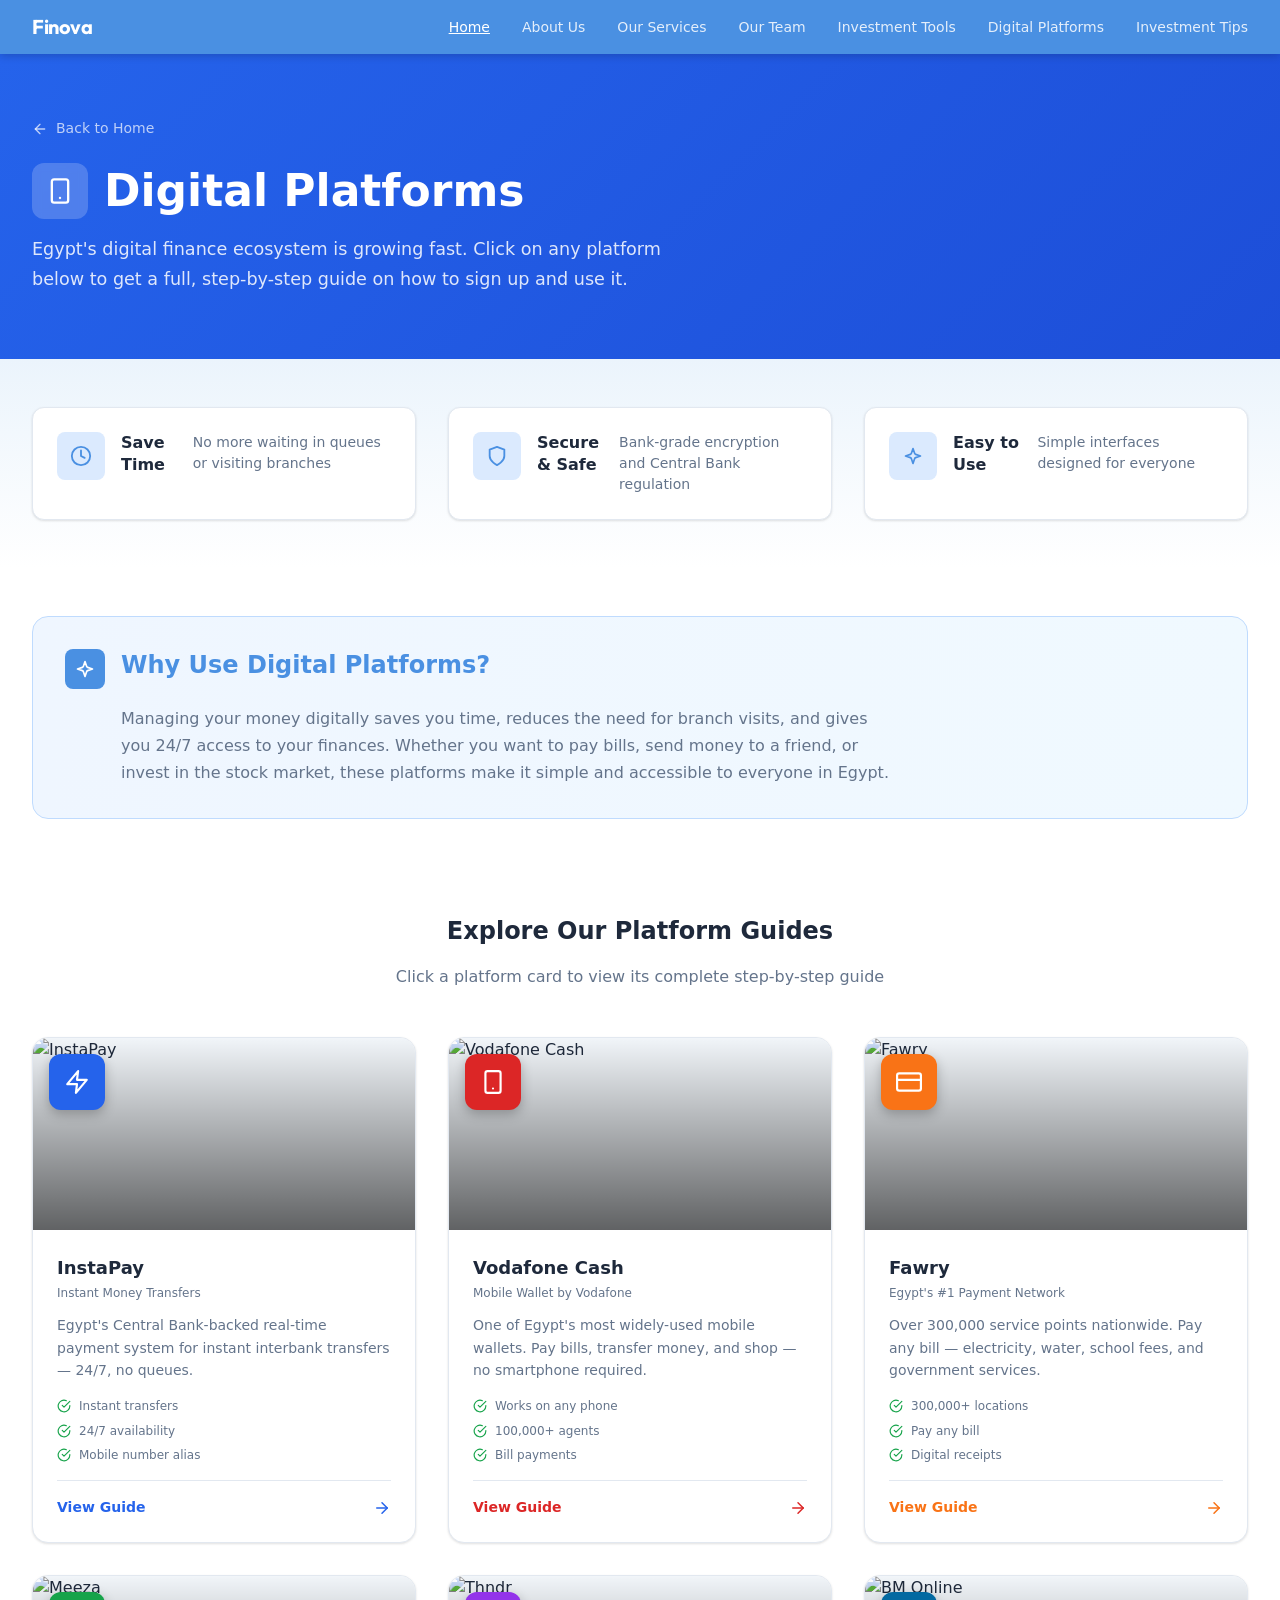
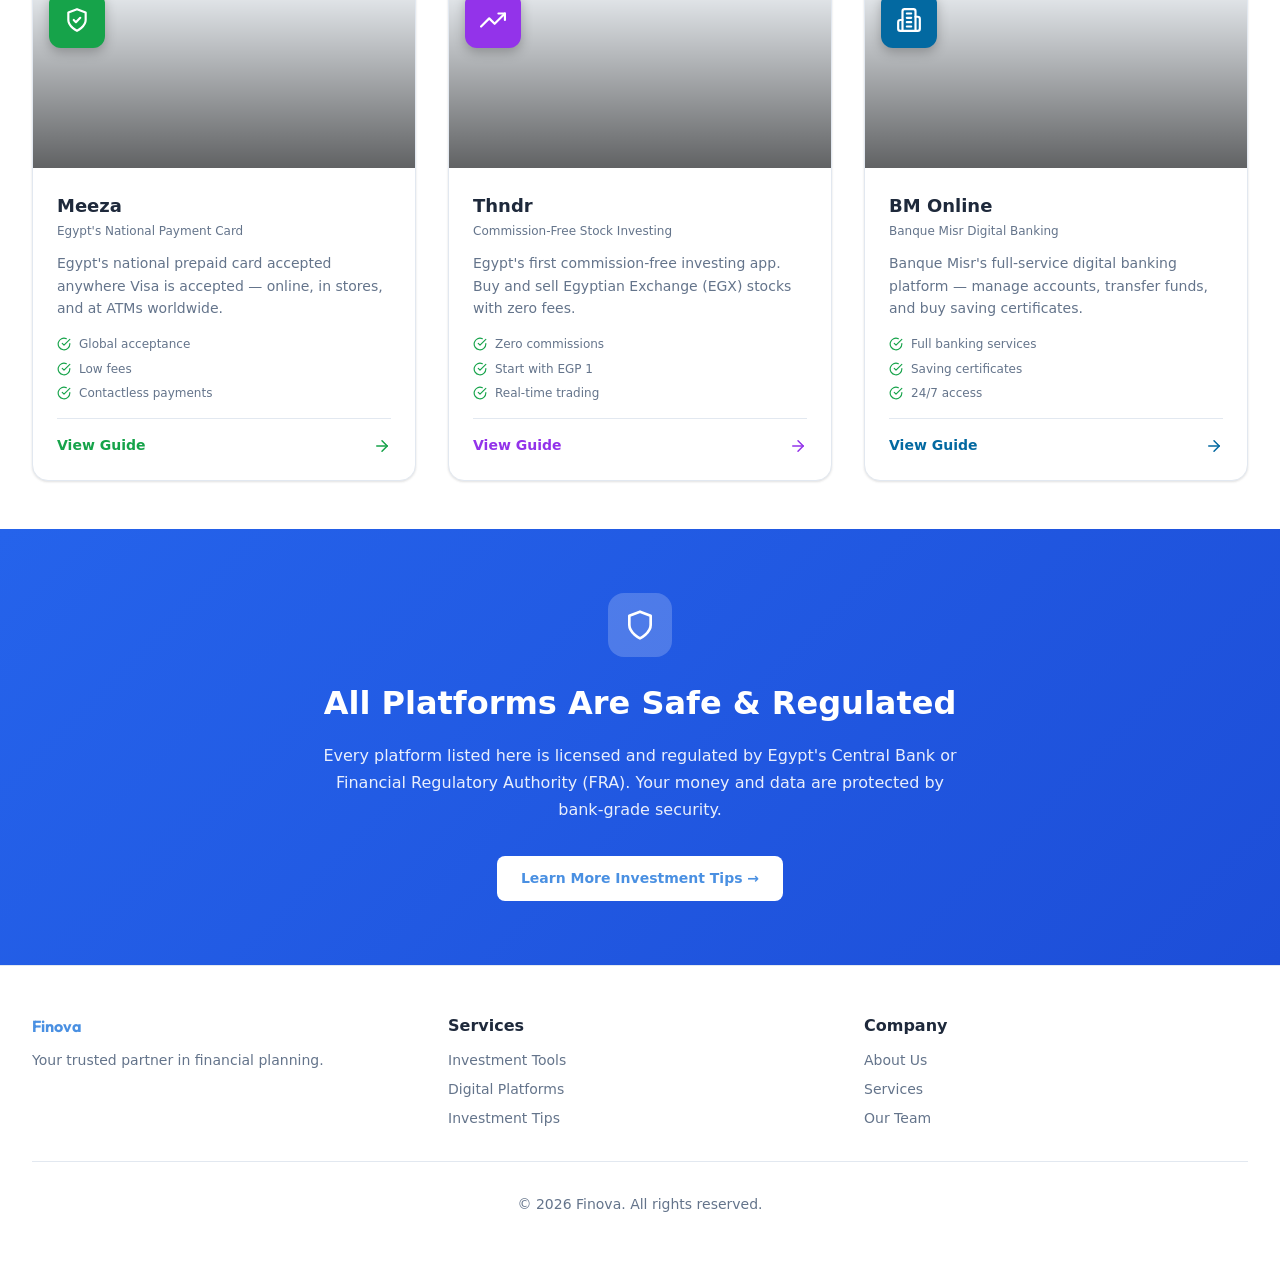
==== digital-platforms.html @ 809f5c5f "main" ====
<!doctype html>
<html lang="en">
  <head>
    <meta charset="UTF-8" />
    <meta name="viewport" content="width=device-width, initial-scale=1.0" />
    <title>Digital Platforms — Finova</title>
    <link href="https://fonts.googleapis.com/css2?family=Outfit:wght@400;500;600;700&display=swap" rel="stylesheet" />
    <link rel="stylesheet" href="./styles.css" />
  </head>
  <body>
  <!-- Navbar -->
  <nav class="navbar">
    <div class="container">
      <a href="./index.html" class="nav-brand">Finova</a>
      <div class="nav-links">
        <a href="./index.html" class="nav-link active">Home</a>
        <a href="./index.html#about" class="nav-link">About Us</a>
        <a href="./index.html#services" class="nav-link">Our Services</a>
        <a href="./index.html#team" class="nav-link">Our Team</a>
        <a href="./investment-tools.html" class="nav-link">Investment Tools</a>
        <a href="./digital-platforms.html" class="nav-link">Digital Platforms</a>
        <a href="./investment-tips.html" class="nav-link">Investment Tips</a>
      </div>
    </div>
  </nav>

    <!-- Page Header -->
    <div class="page-header page-header--blue-gradient">
      <div class="container">
        <a href="./index.html" class="back-link">
          <svg
            xmlns="http://www.w3.org/2000/svg"
            width="16"
            height="16"
            viewBox="0 0 24 24"
            fill="none"
            stroke="currentColor"
            stroke-width="2"
            stroke-linecap="round"
            stroke-linejoin="round"
          >
            <line x1="19" y1="12" x2="5" y2="12" />
            <polyline points="12 19 5 12 12 5" />
          </svg>
          Back to Home
        </a>
        <div class="page-header-title-row">
          <div class="page-header-icon">
            <svg
              xmlns="http://www.w3.org/2000/svg"
              width="28"
              height="28"
              viewBox="0 0 24 24"
              fill="none"
              stroke="currentColor"
              stroke-width="2"
              stroke-linecap="round"
              stroke-linejoin="round"
            >
              <rect x="5" y="2" width="14" height="20" rx="2" ry="2" />
              <line x1="12" y1="18" x2="12.01" y2="18" />
            </svg>
          </div>
          <h1>Digital Platforms</h1>
        </div>
        <p class="page-header-sub">
          Egypt's digital finance ecosystem is growing fast. Click on any platform below to get a full, step-by-step
          guide on how to sign up and use it.
        </p>
      </div>
    </div>

    <!-- Benefits Section -->
    <section class="section section--sm" style="background: linear-gradient(to bottom, #ebf4fc, white)">
      <div class="container">
        <div class="grid-3">
          <div class="benefit-card">
            <div class="benefit-icon">
              <svg
                xmlns="http://www.w3.org/2000/svg"
                width="22"
                height="22"
                viewBox="0 0 24 24"
                fill="none"
                stroke="currentColor"
                stroke-width="2"
                stroke-linecap="round"
                stroke-linejoin="round"
              >
                <circle cx="12" cy="12" r="10" />
                <polyline points="12 6 12 12 16 14" />
              </svg>
            </div>
            <h3>Save Time</h3>
            <p>No more waiting in queues or visiting branches</p>
          </div>

          <div class="benefit-card">
            <div class="benefit-icon">
              <svg
                xmlns="http://www.w3.org/2000/svg"
                width="22"
                height="22"
                viewBox="0 0 24 24"
                fill="none"
                stroke="currentColor"
                stroke-width="2"
                stroke-linecap="round"
                stroke-linejoin="round"
              >
                <path d="M12 22s8-4 8-10V5l-8-3-8 3v7c0 6 8 10 8 10z" />
              </svg>
            </div>
            <h3>Secure &amp; Safe</h3>
            <p>Bank-grade encryption and Central Bank regulation</p>
          </div>

          <div class="benefit-card">
            <div class="benefit-icon">
              <svg
                xmlns="http://www.w3.org/2000/svg"
                width="20"
                height="20"
                viewBox="0 0 24 24"
                fill="none"
                stroke="currentColor"
                stroke-width="2"
                stroke-linecap="round"
                stroke-linejoin="round"
              >
                <path
                  d="M12 3l1.912 5.813a2 2 0 0 0 1.275 1.275L21 12l-5.813 1.912a2 2 0 0 0-1.275 1.275L12 21l-1.912-5.813a2 2 0 0 0-1.275-1.275L3 12l5.813-1.912a2 2 0 0 0 1.275-1.275L12 3Z"
                />
              </svg>
            </div>
            <h3>Easy to Use</h3>
            <p>Simple interfaces designed for everyone</p>
          </div>
        </div>
      </div>
    </section>

    <!-- Why Digital Section -->
    <section class="section section--sm">
      <div class="container">
        <div class="info-highlight-box">
          <div class="info-highlight-row">
            <div class="info-highlight-icon">
              <svg
                xmlns="http://www.w3.org/2000/svg"
                width="20"
                height="20"
                viewBox="0 0 24 24"
                fill="none"
                stroke="currentColor"
                stroke-width="2"
                stroke-linecap="round"
                stroke-linejoin="round"
              >
                <path
                  d="M12 3l1.912 5.813a2 2 0 0 0 1.275 1.275L21 12l-5.813 1.912a2 2 0 0 0-1.275 1.275L12 21l-1.912-5.813a2 2 0 0 0-1.275-1.275L3 12l5.813-1.912a2 2 0 0 0 1.275-1.275L12 3Z"
                />
              </svg>
            </div>
            <h2>Why Use Digital Platforms?</h2>
          </div>
          <div class="info-highlight-body">
            <p>
              Managing your money digitally saves you time, reduces the need for branch visits, and gives you 24/7
              access to your finances. Whether you want to pay bills, send money to a friend, or invest in the stock
              market, these platforms make it simple and accessible to everyone in Egypt.
            </p>
          </div>
        </div>
      </div>
    </section>

    <!-- Platform Cards Grid -->
    <section class="section section--sm">
      <div class="container">
        <h2 class="section-title">Explore Our Platform Guides</h2>
        <p class="section-subtitle">Click a platform card to view its complete step-by-step guide</p>

        <div class="grid-md2-lg3">
          <!-- InstaPay -->
          <a href="./platforms/instapay.html" class="platform-card">
            <div class="platform-card-img">
              <img
                src="https://images.unsplash.com/photo-1571867424488-4565932edb41?crop=entropy&cs=tinysrgb&fit=max&fm=jpg&ixid=M3w3Nzg4Nzd8MHwxfHNlYXJjaHwxfHxtb2JpbGUlMjBwYXltZW50JTIwc21hcnRwaG9uZSUyMGhhbmRzfGVufDF8fHx8MTc3Mzg4ODk4M3ww&ixlib=rb-4.1.0&q=80&w=1080"
                alt="InstaPay"
              />
              <div class="platform-card-img-overlay"></div>
              <div class="platform-card-badge bg-blue-600">
                <svg
                  xmlns="http://www.w3.org/2000/svg"
                  width="26"
                  height="26"
                  viewBox="0 0 24 24"
                  fill="none"
                  stroke="currentColor"
                  stroke-width="2"
                  stroke-linecap="round"
                  stroke-linejoin="round"
                >
                  <polygon points="13 2 3 14 12 14 11 22 21 10 12 10 13 2" />
                </svg>
              </div>
            </div>
            <div class="platform-card-body">
              <div class="platform-card-name">InstaPay</div>
              <div class="platform-card-tagline">Instant Money Transfers</div>
              <p class="platform-card-desc">
                Egypt's Central Bank-backed real-time payment system for instant interbank transfers — 24/7, no queues.
              </p>
              <div class="platform-card-features">
                <div class="platform-card-feature">
                  <svg
                    xmlns="http://www.w3.org/2000/svg"
                    width="14"
                    height="14"
                    viewBox="0 0 24 24"
                    fill="none"
                    stroke="#16a34a"
                    stroke-width="2"
                    stroke-linecap="round"
                    stroke-linejoin="round"
                  >
                    <path d="M22 11.08V12a10 10 0 1 1-5.93-9.14" />
                    <polyline points="22 4 12 14.01 9 11.01" />
                  </svg>
                  Instant transfers
                </div>
                <div class="platform-card-feature">
                  <svg
                    xmlns="http://www.w3.org/2000/svg"
                    width="14"
                    height="14"
                    viewBox="0 0 24 24"
                    fill="none"
                    stroke="#16a34a"
                    stroke-width="2"
                    stroke-linecap="round"
                    stroke-linejoin="round"
                  >
                    <path d="M22 11.08V12a10 10 0 1 1-5.93-9.14" />
                    <polyline points="22 4 12 14.01 9 11.01" />
                  </svg>
                  24/7 availability
                </div>
                <div class="platform-card-feature">
                  <svg
                    xmlns="http://www.w3.org/2000/svg"
                    width="14"
                    height="14"
                    viewBox="0 0 24 24"
                    fill="none"
                    stroke="#16a34a"
                    stroke-width="2"
                    stroke-linecap="round"
                    stroke-linejoin="round"
                  >
                    <path d="M22 11.08V12a10 10 0 1 1-5.93-9.14" />
                    <polyline points="22 4 12 14.01 9 11.01" />
                  </svg>
                  Mobile number alias
                </div>
              </div>
              <div class="platform-card-cta">
                <span class="platform-card-cta-text text-blue-600">View Guide</span>
                <svg
                  xmlns="http://www.w3.org/2000/svg"
                  width="18"
                  height="18"
                  viewBox="0 0 24 24"
                  fill="none"
                  stroke="currentColor"
                  stroke-width="2"
                  stroke-linecap="round"
                  stroke-linejoin="round"
                  class="text-blue-600"
                >
                  <line x1="5" y1="12" x2="19" y2="12" />
                  <polyline points="12 5 19 12 12 19" />
                </svg>
              </div>
            </div>
          </a>

          <!-- Vodafone Cash -->
          <a href="./platforms/vodafone-cash.html" class="platform-card">
            <div class="platform-card-img">
              <img
                src="https://images.unsplash.com/photo-1728044849221-851cf8587fac?crop=entropy&cs=tinysrgb&fit=max&fm=jpg&ixid=M3w3Nzg4Nzd8MHwxfHNlYXJjaHwxfHxmaW50ZWNoJTIwcGF5bWVudCUyMHRlY2hub2xvZ3l8ZW58MXx8fHwxNzczODg4OTg1fDA&ixlib=rb-4.1.0&q=80&w=1080"
                alt="Vodafone Cash"
              />
              <div class="platform-card-img-overlay"></div>
              <div class="platform-card-badge bg-red-600">
                <svg
                  xmlns="http://www.w3.org/2000/svg"
                  width="26"
                  height="26"
                  viewBox="0 0 24 24"
                  fill="none"
                  stroke="currentColor"
                  stroke-width="2"
                  stroke-linecap="round"
                  stroke-linejoin="round"
                >
                  <rect x="5" y="2" width="14" height="20" rx="2" ry="2" />
                  <line x1="12" y1="18" x2="12.01" y2="18" />
                </svg>
              </div>
            </div>
            <div class="platform-card-body">
              <div class="platform-card-name">Vodafone Cash</div>
              <div class="platform-card-tagline">Mobile Wallet by Vodafone</div>
              <p class="platform-card-desc">
                One of Egypt's most widely-used mobile wallets. Pay bills, transfer money, and shop — no smartphone
                required.
              </p>
              <div class="platform-card-features">
                <div class="platform-card-feature">
                  <svg
                    xmlns="http://www.w3.org/2000/svg"
                    width="14"
                    height="14"
                    viewBox="0 0 24 24"
                    fill="none"
                    stroke="#16a34a"
                    stroke-width="2"
                    stroke-linecap="round"
                    stroke-linejoin="round"
                  >
                    <path d="M22 11.08V12a10 10 0 1 1-5.93-9.14" />
                    <polyline points="22 4 12 14.01 9 11.01" />
                  </svg>
                  Works on any phone
                </div>
                <div class="platform-card-feature">
                  <svg
                    xmlns="http://www.w3.org/2000/svg"
                    width="14"
                    height="14"
                    viewBox="0 0 24 24"
                    fill="none"
                    stroke="#16a34a"
                    stroke-width="2"
                    stroke-linecap="round"
                    stroke-linejoin="round"
                  >
                    <path d="M22 11.08V12a10 10 0 1 1-5.93-9.14" />
                    <polyline points="22 4 12 14.01 9 11.01" />
                  </svg>
                  100,000+ agents
                </div>
                <div class="platform-card-feature">
                  <svg
                    xmlns="http://www.w3.org/2000/svg"
                    width="14"
                    height="14"
                    viewBox="0 0 24 24"
                    fill="none"
                    stroke="#16a34a"
                    stroke-width="2"
                    stroke-linecap="round"
                    stroke-linejoin="round"
                  >
                    <path d="M22 11.08V12a10 10 0 1 1-5.93-9.14" />
                    <polyline points="22 4 12 14.01 9 11.01" />
                  </svg>
                  Bill payments
                </div>
              </div>
              <div class="platform-card-cta">
                <span class="platform-card-cta-text text-red-600">View Guide</span>
                <svg
                  xmlns="http://www.w3.org/2000/svg"
                  width="18"
                  height="18"
                  viewBox="0 0 24 24"
                  fill="none"
                  stroke="currentColor"
                  stroke-width="2"
                  stroke-linecap="round"
                  stroke-linejoin="round"
                  class="text-red-600"
                >
                  <line x1="5" y1="12" x2="19" y2="12" />
                  <polyline points="12 5 19 12 12 19" />
                </svg>
              </div>
            </div>
          </a>

          <!-- Fawry -->
          <a href="./platforms/fawry.html" class="platform-card">
            <div class="platform-card-img">
              <img
                src="https://images.unsplash.com/photo-1716388163697-bfb3989d15c8?crop=entropy&cs=tinysrgb&fit=max&fm=jpg&ixid=M3w3Nzg4Nzd8MHwxfHNlYXJjaHwxfHxjb250YWN0bGVzcyUyMHBheW1lbnQlMjBjYXJkJTIwdGVybWluYWx8ZW58MXx8fHwxNzczODg4OTg0fDA&ixlib=rb-4.1.0&q=80&w=1080"
                alt="Fawry"
              />
              <div class="platform-card-img-overlay"></div>
              <div class="platform-card-badge bg-orange-500">
                <svg
                  xmlns="http://www.w3.org/2000/svg"
                  width="26"
                  height="26"
                  viewBox="0 0 24 24"
                  fill="none"
                  stroke="currentColor"
                  stroke-width="2"
                  stroke-linecap="round"
                  stroke-linejoin="round"
                >
                  <rect x="1" y="4" width="22" height="16" rx="2" ry="2" />
                  <line x1="1" y1="10" x2="23" y2="10" />
                </svg>
              </div>
            </div>
            <div class="platform-card-body">
              <div class="platform-card-name">Fawry</div>
              <div class="platform-card-tagline">Egypt's #1 Payment Network</div>
              <p class="platform-card-desc">
                Over 300,000 service points nationwide. Pay any bill — electricity, water, school fees, and government
                services.
              </p>
              <div class="platform-card-features">
                <div class="platform-card-feature">
                  <svg
                    xmlns="http://www.w3.org/2000/svg"
                    width="14"
                    height="14"
                    viewBox="0 0 24 24"
                    fill="none"
                    stroke="#16a34a"
                    stroke-width="2"
                    stroke-linecap="round"
                    stroke-linejoin="round"
                  >
                    <path d="M22 11.08V12a10 10 0 1 1-5.93-9.14" />
                    <polyline points="22 4 12 14.01 9 11.01" />
                  </svg>
                  300,000+ locations
                </div>
                <div class="platform-card-feature">
                  <svg
                    xmlns="http://www.w3.org/2000/svg"
                    width="14"
                    height="14"
                    viewBox="0 0 24 24"
                    fill="none"
                    stroke="#16a34a"
                    stroke-width="2"
                    stroke-linecap="round"
                    stroke-linejoin="round"
                  >
                    <path d="M22 11.08V12a10 10 0 1 1-5.93-9.14" />
                    <polyline points="22 4 12 14.01 9 11.01" />
                  </svg>
                  Pay any bill
                </div>
                <div class="platform-card-feature">
                  <svg
                    xmlns="http://www.w3.org/2000/svg"
                    width="14"
                    height="14"
                    viewBox="0 0 24 24"
                    fill="none"
                    stroke="#16a34a"
                    stroke-width="2"
                    stroke-linecap="round"
                    stroke-linejoin="round"
                  >
                    <path d="M22 11.08V12a10 10 0 1 1-5.93-9.14" />
                    <polyline points="22 4 12 14.01 9 11.01" />
                  </svg>
                  Digital receipts
                </div>
              </div>
              <div class="platform-card-cta">
                <span class="platform-card-cta-text text-orange-500">View Guide</span>
                <svg
                  xmlns="http://www.w3.org/2000/svg"
                  width="18"
                  height="18"
                  viewBox="0 0 24 24"
                  fill="none"
                  stroke="currentColor"
                  stroke-width="2"
                  stroke-linecap="round"
                  stroke-linejoin="round"
                  class="text-orange-500"
                >
                  <line x1="5" y1="12" x2="19" y2="12" />
                  <polyline points="12 5 19 12 12 19" />
                </svg>
              </div>
            </div>
          </a>

          <!-- Meeza -->
          <a href="./platforms/meeza.html" class="platform-card">
            <div class="platform-card-img">
              <img
                src="https://images.unsplash.com/photo-1570894808314-677b57f25e45?crop=entropy&cs=tinysrgb&fit=max&fm=jpg&ixid=M3w3Nzg4Nzd8MHwxfHNlYXJjaHwxfHxkaWdpdGFsJTIwYmFua2luZyUyMGFwcCUyMGludGVyZmFjZXxlbnwxfHx8fDE3NzM4ODg5ODR8MA&ixlib=rb-4.1.0&q=80&w=1080"
                alt="Meeza"
              />
              <div class="platform-card-img-overlay"></div>
              <div class="platform-card-badge bg-green-600">
                <svg
                  xmlns="http://www.w3.org/2000/svg"
                  width="26"
                  height="26"
                  viewBox="0 0 24 24"
                  fill="none"
                  stroke="currentColor"
                  stroke-width="2"
                  stroke-linecap="round"
                  stroke-linejoin="round"
                >
                  <path d="M12 22s8-4 8-10V5l-8-3-8 3v7c0 6 8 10 8 10z" />
                  <polyline points="9 12 11 14 15 10" />
                </svg>
              </div>
            </div>
            <div class="platform-card-body">
              <div class="platform-card-name">Meeza</div>
              <div class="platform-card-tagline">Egypt's National Payment Card</div>
              <p class="platform-card-desc">
                Egypt's national prepaid card accepted anywhere Visa is accepted — online, in stores, and at ATMs
                worldwide.
              </p>
              <div class="platform-card-features">
                <div class="platform-card-feature">
                  <svg
                    xmlns="http://www.w3.org/2000/svg"
                    width="14"
                    height="14"
                    viewBox="0 0 24 24"
                    fill="none"
                    stroke="#16a34a"
                    stroke-width="2"
                    stroke-linecap="round"
                    stroke-linejoin="round"
                  >
                    <path d="M22 11.08V12a10 10 0 1 1-5.93-9.14" />
                    <polyline points="22 4 12 14.01 9 11.01" />
                  </svg>
                  Global acceptance
                </div>
                <div class="platform-card-feature">
                  <svg
                    xmlns="http://www.w3.org/2000/svg"
                    width="14"
                    height="14"
                    viewBox="0 0 24 24"
                    fill="none"
                    stroke="#16a34a"
                    stroke-width="2"
                    stroke-linecap="round"
                    stroke-linejoin="round"
                  >
                    <path d="M22 11.08V12a10 10 0 1 1-5.93-9.14" />
                    <polyline points="22 4 12 14.01 9 11.01" />
                  </svg>
                  Low fees
                </div>
                <div class="platform-card-feature">
                  <svg
                    xmlns="http://www.w3.org/2000/svg"
                    width="14"
                    height="14"
                    viewBox="0 0 24 24"
                    fill="none"
                    stroke="#16a34a"
                    stroke-width="2"
                    stroke-linecap="round"
                    stroke-linejoin="round"
                  >
                    <path d="M22 11.08V12a10 10 0 1 1-5.93-9.14" />
                    <polyline points="22 4 12 14.01 9 11.01" />
                  </svg>
                  Contactless payments
                </div>
              </div>
              <div class="platform-card-cta">
                <span class="platform-card-cta-text text-green-600">View Guide</span>
                <svg
                  xmlns="http://www.w3.org/2000/svg"
                  width="18"
                  height="18"
                  viewBox="0 0 24 24"
                  fill="none"
                  stroke="currentColor"
                  stroke-width="2"
                  stroke-linecap="round"
                  stroke-linejoin="round"
                  class="text-green-600"
                >
                  <line x1="5" y1="12" x2="19" y2="12" />
                  <polyline points="12 5 19 12 12 19" />
                </svg>
              </div>
            </div>
          </a>

          <!-- Thndr -->
          <a href="./platforms/thndr.html" class="platform-card">
            <div class="platform-card-img">
              <img
                src="https://images.unsplash.com/photo-1719464521902-4dc9595b182d?crop=entropy&cs=tinysrgb&fit=max&fm=jpg&ixid=M3w3Nzg4Nzd8MHwxfHNlYXJjaHwxfHxzdG9jayUyMG1hcmtldCUyMHRyYWRpbmclMjBwaG9uZSUyMGFwcHxlbnwxfHx8fDE3NzM4ODg5ODR8MA&ixlib=rb-4.1.0&q=80&w=1080"
                alt="Thndr"
              />
              <div class="platform-card-img-overlay"></div>
              <div class="platform-card-badge bg-purple-600">
                <svg
                  xmlns="http://www.w3.org/2000/svg"
                  width="26"
                  height="26"
                  viewBox="0 0 24 24"
                  fill="none"
                  stroke="currentColor"
                  stroke-width="2"
                  stroke-linecap="round"
                  stroke-linejoin="round"
                >
                  <polyline points="23 6 13.5 15.5 8.5 10.5 1 18" />
                  <polyline points="17 6 23 6 23 12" />
                </svg>
              </div>
            </div>
            <div class="platform-card-body">
              <div class="platform-card-name">Thndr</div>
              <div class="platform-card-tagline">Commission-Free Stock Investing</div>
              <p class="platform-card-desc">
                Egypt's first commission-free investing app. Buy and sell Egyptian Exchange (EGX) stocks with zero fees.
              </p>
              <div class="platform-card-features">
                <div class="platform-card-feature">
                  <svg
                    xmlns="http://www.w3.org/2000/svg"
                    width="14"
                    height="14"
                    viewBox="0 0 24 24"
                    fill="none"
                    stroke="#16a34a"
                    stroke-width="2"
                    stroke-linecap="round"
                    stroke-linejoin="round"
                  >
                    <path d="M22 11.08V12a10 10 0 1 1-5.93-9.14" />
                    <polyline points="22 4 12 14.01 9 11.01" />
                  </svg>
                  Zero commissions
                </div>
                <div class="platform-card-feature">
                  <svg
                    xmlns="http://www.w3.org/2000/svg"
                    width="14"
                    height="14"
                    viewBox="0 0 24 24"
                    fill="none"
                    stroke="#16a34a"
                    stroke-width="2"
                    stroke-linecap="round"
                    stroke-linejoin="round"
                  >
                    <path d="M22 11.08V12a10 10 0 1 1-5.93-9.14" />
                    <polyline points="22 4 12 14.01 9 11.01" />
                  </svg>
                  Start with EGP 1
                </div>
                <div class="platform-card-feature">
                  <svg
                    xmlns="http://www.w3.org/2000/svg"
                    width="14"
                    height="14"
                    viewBox="0 0 24 24"
                    fill="none"
                    stroke="#16a34a"
                    stroke-width="2"
                    stroke-linecap="round"
                    stroke-linejoin="round"
                  >
                    <path d="M22 11.08V12a10 10 0 1 1-5.93-9.14" />
                    <polyline points="22 4 12 14.01 9 11.01" />
                  </svg>
                  Real-time trading
                </div>
              </div>
              <div class="platform-card-cta">
                <span class="platform-card-cta-text text-purple-600">View Guide</span>
                <svg
                  xmlns="http://www.w3.org/2000/svg"
                  width="18"
                  height="18"
                  viewBox="0 0 24 24"
                  fill="none"
                  stroke="currentColor"
                  stroke-width="2"
                  stroke-linecap="round"
                  stroke-linejoin="round"
                  class="text-purple-600"
                >
                  <line x1="5" y1="12" x2="19" y2="12" />
                  <polyline points="12 5 19 12 12 19" />
                </svg>
              </div>
            </div>
          </a>

          <!-- BM Online -->
          <a href="./platforms/bm-online.html" class="platform-card">
            <div class="platform-card-img">
              <img
                src="https://images.unsplash.com/photo-1768839720841-8219c4da7436?crop=entropy&cs=tinysrgb&fit=max&fm=jpg&ixid=M3w3Nzg4Nzd8MHwxfHNlYXJjaHwxfHxvbmxpbmUlMjBiYW5raW5nJTIwc2VjdXJpdHl8ZW58MXx8fHwxNzczODM3Mjg1fDA&ixlib=rb-4.1.0&q=80&w=1080"
                alt="BM Online"
              />
              <div class="platform-card-img-overlay"></div>
              <div class="platform-card-badge bg-sky-700">
                <svg
                  xmlns="http://www.w3.org/2000/svg"
                  width="26"
                  height="26"
                  viewBox="0 0 24 24"
                  fill="none"
                  stroke="currentColor"
                  stroke-width="2"
                  stroke-linecap="round"
                  stroke-linejoin="round"
                >
                  <path d="M6 22V4a2 2 0 0 1 2-2h8a2 2 0 0 1 2 2v18Z" />
                  <path d="M6 12H4a2 2 0 0 0-2 2v6a2 2 0 0 0 2 2h2" />
                  <path d="M18 9h2a2 2 0 0 1 2 2v9a2 2 0 0 1-2 2h-2" />
                  <path d="M10 6h4" />
                  <path d="M10 10h4" />
                  <path d="M10 14h4" />
                  <path d="M10 18h4" />
                </svg>
              </div>
            </div>
            <div class="platform-card-body">
              <div class="platform-card-name">BM Online</div>
              <div class="platform-card-tagline">Banque Misr Digital Banking</div>
              <p class="platform-card-desc">
                Banque Misr's full-service digital banking platform — manage accounts, transfer funds, and buy saving
                certificates.
              </p>
              <div class="platform-card-features">
                <div class="platform-card-feature">
                  <svg
                    xmlns="http://www.w3.org/2000/svg"
                    width="14"
                    height="14"
                    viewBox="0 0 24 24"
                    fill="none"
                    stroke="#16a34a"
                    stroke-width="2"
                    stroke-linecap="round"
                    stroke-linejoin="round"
                  >
                    <path d="M22 11.08V12a10 10 0 1 1-5.93-9.14" />
                    <polyline points="22 4 12 14.01 9 11.01" />
                  </svg>
                  Full banking services
                </div>
                <div class="platform-card-feature">
                  <svg
                    xmlns="http://www.w3.org/2000/svg"
                    width="14"
                    height="14"
                    viewBox="0 0 24 24"
                    fill="none"
                    stroke="#16a34a"
                    stroke-width="2"
                    stroke-linecap="round"
                    stroke-linejoin="round"
                  >
                    <path d="M22 11.08V12a10 10 0 1 1-5.93-9.14" />
                    <polyline points="22 4 12 14.01 9 11.01" />
                  </svg>
                  Saving certificates
                </div>
                <div class="platform-card-feature">
                  <svg
                    xmlns="http://www.w3.org/2000/svg"
                    width="14"
                    height="14"
                    viewBox="0 0 24 24"
                    fill="none"
                    stroke="#16a34a"
                    stroke-width="2"
                    stroke-linecap="round"
                    stroke-linejoin="round"
                  >
                    <path d="M22 11.08V12a10 10 0 1 1-5.93-9.14" />
                    <polyline points="22 4 12 14.01 9 11.01" />
                  </svg>
                  24/7 access
                </div>
              </div>
              <div class="platform-card-cta">
                <span class="platform-card-cta-text text-sky-700">View Guide</span>
                <svg
                  xmlns="http://www.w3.org/2000/svg"
                  width="18"
                  height="18"
                  viewBox="0 0 24 24"
                  fill="none"
                  stroke="currentColor"
                  stroke-width="2"
                  stroke-linecap="round"
                  stroke-linejoin="round"
                  class="text-sky-700"
                >
                  <line x1="5" y1="12" x2="19" y2="12" />
                  <polyline points="12 5 19 12 12 19" />
                </svg>
              </div>
            </div>
          </a>
        </div>
      </div>
    </section>

    <!-- Bottom CTA -->
    <div class="cta-section cta-section--gradient">
      <div class="container">
        <div class="cta-icon">
          <svg
            xmlns="http://www.w3.org/2000/svg"
            width="32"
            height="32"
            viewBox="0 0 24 24"
            fill="none"
            stroke="currentColor"
            stroke-width="2"
            stroke-linecap="round"
            stroke-linejoin="round"
          >
            <path d="M12 22s8-4 8-10V5l-8-3-8 3v7c0 6 8 10 8 10z" />
          </svg>
        </div>
        <h2>All Platforms Are Safe &amp; Regulated</h2>
        <p>
          Every platform listed here is licensed and regulated by Egypt's Central Bank or Financial Regulatory Authority
          (FRA). Your money and data are protected by bank-grade security.
        </p>
        <div class="cta-buttons">
          <a href="./investment-tips.html" class="btn-white">Learn More Investment Tips &rarr;</a>
        </div>
      </div>
    </div>

    <!-- Footer -->
    <footer class="footer">
      <div class="container">
        <div class="footer-grid">
          <div>
            <div class="footer-brand">Finova</div>
            <p class="footer-desc">Your trusted partner in financial planning.</p>
          </div>
          <div>
            <h4>Services</h4>
            <div class="footer-links">
              <a href="./investment-tools.html">Investment Tools</a>
              <a href="./digital-platforms.html">Digital Platforms</a>
              <a href="./investment-tips.html">Investment Tips</a>
            </div>
          </div>
          <div>
            <h4>Company</h4>
            <div class="footer-links">
              <a href="./index.html#about">About Us</a>
              <a href="./index.html#services">Services</a>
              <a href="./index.html#team">Our Team</a>
            </div>
          </div>
        </div>
        <div class="footer-bottom">
          <p>&copy; 2026 Finova. All rights reserved.</p>
        </div>
      </div>
    </footer>
  </body>
</html>
---- styles.css ----
/* ===================================
   Finova — Pure HTML/CSS Version
   Shared Stylesheet
   =================================== */

/* Google Fonts */
@import url('https://fonts.googleapis.com/css2?family=Outfit:wght@400;500;600;700&display=swap');

/* ===================================
   CSS Custom Properties
   =================================== */
:root {
  --primary: #4a90e2;
  --primary-dark: #2563a8;
  --primary-foreground: #ffffff;
  --secondary: #ebf4fc;
  --secondary-foreground: #2563a8;
  --background: #ffffff;
  --foreground: #1e293b;
  --muted: #f1f5f9;
  --muted-foreground: #64748b;
  --border: #e2e8f0;
  --card: #ffffff;
  --radius: 0.625rem;
  --shadow-sm: 0 1px 3px rgba(0, 0, 0, 0.08), 0 1px 2px rgba(0, 0, 0, 0.05);
  --shadow-md: 0 4px 12px rgba(0, 0, 0, 0.1), 0 2px 6px rgba(0, 0, 0, 0.06);
  --shadow-lg: 0 8px 24px rgba(0, 0, 0, 0.12), 0 4px 10px rgba(0, 0, 0, 0.07);
  --shadow-xl: 0 16px 40px rgba(0, 0, 0, 0.15), 0 6px 16px rgba(0, 0, 0, 0.08);
}

/* ===================================
   CSS Reset
   =================================== */
*,
*::before,
*::after {
  box-sizing: border-box;
}

body,
h1,
h2,
h3,
h4,
h5,
h6,
p,
figure,
blockquote {
  margin: 0;
}

a {
  color: inherit;
  text-decoration: none;
}

img {
  max-width: 100%;
  display: block;
}

ul,
ol {
  list-style: none;
  padding: 0;
  margin: 0;
}

button {
  cursor: pointer;
  font: inherit;
  border: none;
  background: none;
  padding: 0;
}

/* ===================================
   Base
   =================================== */
html {
  font-size: 16px;
  scroll-behavior: smooth;
}

body {
  font-family: -apple-system, BlinkMacSystemFont, 'Segoe UI', system-ui, sans-serif;
  font-size: 1rem;
  line-height: 1.5;
  color: var(--foreground);
  background: var(--background);
  min-height: 100vh;
}

/* ===================================
   Typography
   =================================== */
h1 {
  font-size: 1.875rem;
  font-weight: 600;
  line-height: 1.3;
}
h2 {
  font-size: 1.5rem;
  font-weight: 600;
  line-height: 1.4;
}
h3 {
  font-size: 1.25rem;
  font-weight: 600;
  line-height: 1.4;
}
h4 {
  font-size: 1rem;
  font-weight: 600;
  line-height: 1.5;
}

/* ===================================
   Layout / Container
   =================================== */
.container {
  max-width: 80rem;
  margin: 0 auto;
  padding: 0 1rem;
}

@media (min-width: 640px) {
  .container {
    padding: 0 1.5rem;
  }
}
@media (min-width: 1024px) {
  .container {
    padding: 0 2rem;
  }
}

/* ===================================
   Navigation
   =================================== */
.navbar {
  background: var(--primary);
  color: var(--primary-foreground);
  padding: 0.75rem 0;
  position: sticky;
  top: 0;
  z-index: 50;
  box-shadow: 0 2px 8px rgba(0, 0, 0, 0.18);
}

.navbar .container {
  display: flex;
  align-items: center;
  justify-content: space-between;
  gap: 1rem;
  flex-wrap: wrap;
}

.nav-brand {
  font-family: 'Outfit', system-ui, sans-serif;
  font-size: 1.25rem;
  font-weight: 700;
  color: white;
  letter-spacing: -0.02em;
}

.nav-links {
  display: flex;
  align-items: center;
  gap: 2rem;
  flex-wrap: wrap;
}

.nav-link {
  font-size: 0.875rem;
  color: rgba(255, 255, 255, 0.85);
  transition: color 0.2s;
  white-space: nowrap;
}

.nav-link:hover,
.nav-link.active {
  color: white;
  text-decoration: underline;
}

/* ===================================
   Footer
   =================================== */
.footer {
  background: white;
  border-top: 1px solid var(--border);
  padding: 3rem 0;
}

.footer-grid {
  display: grid;
  grid-template-columns: 1fr;
  gap: 2rem;
  margin-bottom: 2rem;
}

@media (min-width: 768px) {
  .footer-grid {
    grid-template-columns: repeat(3, 1fr);
  }
}

.footer-brand {
  font-family: 'Outfit', system-ui, sans-serif;
  font-size: 1rem;
  font-weight: 700;
  color: var(--primary);
  margin-bottom: 0.75rem;
}

.footer-desc {
  color: var(--muted-foreground);
  font-size: 0.875rem;
}

.footer h4 {
  margin-bottom: 0.75rem;
}

.footer-links {
  display: flex;
  flex-direction: column;
  gap: 0.5rem;
}

.footer-links a {
  font-size: 0.875rem;
  color: var(--muted-foreground);
  transition: color 0.2s;
}

.footer-links a:hover {
  color: var(--primary);
}

.footer-bottom {
  border-top: 1px solid var(--border);
  padding-top: 2rem;
  text-align: center;
  font-size: 0.875rem;
  color: var(--muted-foreground);
}

/* ===================================
   Hero Section (Home Page)
   =================================== */
.hero {
  position: relative;
  min-height: 100vh;
  min-height: 100dvh;
  display: flex;
  align-items: center;
  overflow: hidden;
}

.hero-bg {
  position: absolute;
  inset: 0;
}

.hero-bg img {
  width: 100%;
  height: 100%;
  object-fit: cover;
  object-position: center;
}

.hero-overlay {
  position: absolute;
  inset: 0;
  background: rgba(74, 144, 226, 0.7);
}

.hero-content {
  position: relative;
  z-index: 10;
  padding: 6rem 0;
  width: 100%;
}

.hero-inner {
  max-width: 36rem;
}

.hero-eyebrow {
  color: rgba(255, 255, 255, 0.8);
  font-size: 0.75rem;
  letter-spacing: 0.12em;
  text-transform: uppercase;
  margin-bottom: 0.75rem;
}

.hero h2 {
  color: white;
  font-size: 3.5rem;
  line-height: 1.1;
  font-weight: 700;
  margin-bottom: 1.5rem;
}

@media (max-width: 640px) {
  .hero h2 {
    font-size: 2.5rem;
  }
}

.hero-description {
  color: rgba(255, 255, 255, 0.8);
  font-size: 1.125rem;
  line-height: 1.7;
  margin-bottom: 2.5rem;
}

/* ===================================
   About Section (Home)
   =================================== */
.about-grid {
  display: grid;
  grid-template-columns: 1fr;
  gap: 3rem;
}

@media (min-width: 768px) {
  .about-grid {
    grid-template-columns: 1fr 1fr;
  }
}

.about-card {
  background: white;
  border: 1px solid var(--border);
  border-radius: 0.75rem;
  padding: 2.5rem;
  box-shadow: var(--shadow-sm);
}

.about-card h2 {
  font-size: 1.875rem;
  color: var(--primary);
  margin-bottom: 1rem;
}

.about-card p {
  color: var(--muted-foreground);
  line-height: 1.7;
  margin-bottom: 1rem;
}

.about-card p:last-child {
  margin-bottom: 0;
}

.about-card--primary {
  background: var(--primary);
  color: white;
}

.about-card--primary h2 {
  color: white;
}

.about-card--primary p {
  color: rgba(255, 255, 255, 0.9);
}

/* ===================================
   Services Section (Home)
   =================================== */
.service-card {
  background: white;
  padding: 2rem;
  border-radius: 0.75rem;
  box-shadow: var(--shadow-md);
  transition:
    box-shadow 0.3s ease,
    transform 0.3s ease;
  display: block;
  color: var(--foreground);
  text-decoration: none;
}

.service-card:hover {
  box-shadow: var(--shadow-xl);
  transform: translateY(-4px);
}

.service-icon {
  width: 3rem;
  height: 3rem;
  background: var(--primary);
  border-radius: 0.5rem;
  display: flex;
  align-items: center;
  justify-content: center;
  margin-bottom: 1.25rem;
  color: white;
}

.service-card h3 {
  margin-bottom: 0.75rem;
  transition: color 0.2s;
}

.service-card:hover h3 {
  color: var(--primary);
}

.service-card p {
  color: var(--muted-foreground);
  font-size: 0.9375rem;
  margin-bottom: 1rem;
  line-height: 1.65;
}

.service-link {
  display: inline-flex;
  align-items: center;
  gap: 0.25rem;
  color: var(--primary);
  font-size: 0.875rem;
}

/* ===================================
   Page Header (Colored Banner)
   =================================== */
.page-header {
  padding: 4rem 0;
  color: white;
  position: relative;
  overflow: hidden;
}

.page-header--blue {
  background: var(--primary);
}
.page-header--blue-gradient {
  background: linear-gradient(135deg, #2563eb 0%, #1d4ed8 100%);
}
.page-header--orange {
  background: #f97316;
}
.page-header--red {
  background: #dc2626;
}
.page-header--green {
  background: #16a34a;
}
.page-header--purple {
  background: #9333ea;
}
.page-header--sky {
  background: #0369a1;
}

.page-header .container {
  position: relative;
  z-index: 1;
}

.back-link {
  display: inline-flex;
  align-items: center;
  gap: 0.5rem;
  color: rgba(255, 255, 255, 0.7);
  font-size: 0.875rem;
  margin-bottom: 1.5rem;
  transition: color 0.2s;
}

.back-link:hover {
  color: white;
}

.page-header-title-row {
  display: flex;
  align-items: center;
  gap: 1rem;
  margin-bottom: 1rem;
}

.page-header-icon {
  width: 3.5rem;
  height: 3.5rem;
  background: rgba(255, 255, 255, 0.2);
  border-radius: 0.75rem;
  display: flex;
  align-items: center;
  justify-content: center;
  flex-shrink: 0;
  color: white;
  backdrop-filter: blur(4px);
}

.page-header-icon--sm {
  width: 2.5rem;
  height: 2.5rem;
  background: rgba(255, 255, 255, 0.2);
  border-radius: 0.5rem;
  display: flex;
  align-items: center;
  justify-content: center;
  flex-shrink: 0;
  color: white;
}

.page-header h1 {
  color: white;
  font-size: 2.75rem;
  line-height: 1.1;
}

@media (max-width: 640px) {
  .page-header h1 {
    font-size: 2rem;
  }
}

.page-header-sub {
  color: rgba(255, 255, 255, 0.85);
  font-size: 1.1rem;
  line-height: 1.7;
  max-width: 42rem;
  margin-top: 0.5rem;
}

/* ===================================
   Sections
   =================================== */
.section {
  padding: 5rem 0;
}
.section--sm {
  padding: 3rem 0;
}
.section--secondary {
  background: var(--secondary);
}
.section--muted {
  background: var(--muted);
}
.section--white {
  background: white;
}

.section-title {
  text-align: center;
  margin-bottom: 1rem;
}

.section-subtitle {
  text-align: center;
  color: var(--muted-foreground);
  margin-bottom: 3rem;
  max-width: 36rem;
  margin-left: auto;
  margin-right: auto;
}

/* ===================================
   Grid Layouts
   =================================== */
.grid-3 {
  display: grid;
  grid-template-columns: 1fr;
  gap: 2rem;
}

@media (min-width: 768px) {
  .grid-3 {
    grid-template-columns: repeat(3, 1fr);
  }
}

.grid-2 {
  display: grid;
  grid-template-columns: 1fr;
  gap: 2rem;
}

@media (min-width: 768px) {
  .grid-2 {
    grid-template-columns: repeat(2, 1fr);
  }
}

.grid-md2-lg3 {
  display: grid;
  grid-template-columns: 1fr;
  gap: 2rem;
}

@media (min-width: 768px) {
  .grid-md2-lg3 {
    grid-template-columns: repeat(2, 1fr);
  }
}
@media (min-width: 1024px) {
  .grid-md2-lg3 {
    grid-template-columns: repeat(3, 1fr);
  }
}

/* ===================================
   Buttons
   =================================== */
.btn {
  display: inline-flex;
  align-items: center;
  justify-content: center;
  gap: 0.5rem;
  padding: 0.75rem 2rem;
  border-radius: 0.5rem;
  font-size: 0.875rem;
  font-weight: 600;
  cursor: pointer;
  transition: all 0.2s;
  text-decoration: none;
  border: 1px solid transparent;
}

.btn-primary {
  background: var(--primary);
  color: white;
  border-color: var(--primary);
}
.btn-primary:hover {
  background: #3a80d2;
  border-color: #3a80d2;
}

.btn-primary-full {
  background: var(--primary);
  color: white;
  width: 100%;
  padding: 0.75rem;
  border-radius: 0.5rem;
  font-size: 0.875rem;
  font-weight: 500;
  border: none;
  cursor: pointer;
  transition: background 0.2s;
  display: block;
  text-align: center;
  text-decoration: none;
}
.btn-primary-full:hover {
  background: #3a80d2;
}

.btn-outline-white {
  background: transparent;
  color: white;
  border: 1px solid white;
  padding: 1rem 2rem;
  border-radius: 0.5rem;
  font-size: 1rem;
  transition: background 0.2s;
  text-decoration: none;
  display: inline-flex;
  align-items: center;
  gap: 0.5rem;
  cursor: pointer;
}
.btn-outline-white:hover {
  background: rgba(255, 255, 255, 0.12);
}

.btn-white {
  background: white;
  color: var(--primary);
  border: none;
  padding: 0.75rem 1.5rem;
  border-radius: 0.5rem;
  font-size: 0.875rem;
  font-weight: 600;
  cursor: pointer;
  transition: background 0.2s;
  text-decoration: none;
  display: inline-flex;
  align-items: center;
  gap: 0.5rem;
}
.btn-white:hover {
  background: rgba(255, 255, 255, 0.9);
}

.btn-white-outline {
  background: transparent;
  color: white;
  border: 1px solid white;
  padding: 0.75rem 1.5rem;
  border-radius: 0.5rem;
  font-size: 0.875rem;
  transition: background 0.2s;
  text-decoration: none;
  display: inline-flex;
  align-items: center;
  gap: 0.5rem;
  cursor: pointer;
}
.btn-white-outline:hover {
  background: rgba(255, 255, 255, 0.1);
}

/* ===================================
   Tool Cards (Investment Tools Page)
   =================================== */
.tool-card {
  background: white;
  border: 1px solid var(--border);
  border-radius: 0.75rem;
  box-shadow: var(--shadow-sm);
  overflow: hidden;
  display: flex;
  flex-direction: column;
  transition: box-shadow 0.2s;
}

.tool-card:hover {
  box-shadow: var(--shadow-md);
}

.tool-card-header {
  background: rgba(74, 144, 226, 0.05);
  padding: 2rem;
  border-bottom: 1px solid var(--border);
}

.tool-icon {
  width: 3rem;
  height: 3rem;
  background: var(--primary);
  border-radius: 0.5rem;
  display: flex;
  align-items: center;
  justify-content: center;
  margin-bottom: 1rem;
  color: white;
}

.tool-card-header h3 {
  color: var(--primary);
}

.tool-card-body {
  padding: 1.5rem 2rem 2rem;
  flex: 1;
  display: flex;
  flex-direction: column;
  gap: 1.25rem;
}

.tool-card-body p {
  color: var(--muted-foreground);
  line-height: 1.7;
}

.tool-features {
  display: flex;
  flex-direction: column;
  gap: 0.5rem;
}

.tool-feature {
  display: flex;
  align-items: center;
  gap: 0.5rem;
  font-size: 0.875rem;
  color: var(--muted-foreground);
}

.tool-feature-dot {
  width: 0.375rem;
  height: 0.375rem;
  border-radius: 50%;
  background: var(--primary);
  flex-shrink: 0;
}

/* ===================================
   Detail Sections (Investment Tools)
   =================================== */
.detail-section {
  background: white;
  border: 1px solid var(--border);
  border-radius: 1rem;
  padding: 2rem;
  box-shadow: 0 4px 16px rgba(0, 0, 0, 0.08);
  margin-bottom: 5rem;
  scroll-margin-top: 5rem;
}

@media (min-width: 768px) {
  .detail-section {
    padding: 3rem;
  }
}

.detail-section-header {
  display: flex;
  align-items: center;
  gap: 1rem;
  margin-bottom: 1.5rem;
}

.detail-section-icon {
  width: 3.5rem;
  height: 3.5rem;
  background: var(--primary);
  border-radius: 0.75rem;
  display: flex;
  align-items: center;
  justify-content: center;
  color: white;
  flex-shrink: 0;
}

.detail-section-header h2 {
  color: var(--primary);
}

.detail-intro {
  color: var(--muted-foreground);
  line-height: 1.7;
  margin-bottom: 2rem;
}

/* Budget guidance */
.budget-card {
  background: rgba(235, 244, 252, 0.55);
  border: 1px solid var(--border);
  border-radius: 0.75rem;
  padding: 1.5rem;
}

.budget-range {
  color: var(--primary);
  font-weight: 600;
  margin-bottom: 0.5rem;
  font-size: 0.9375rem;
}

.budget-card p {
  font-size: 0.875rem;
  color: var(--muted-foreground);
  line-height: 1.6;
  margin-bottom: 1rem;
}

/* Bullet list */
.bullet-list {
  display: flex;
  flex-direction: column;
  gap: 0.75rem;
}

.bullet-item {
  display: flex;
  align-items: flex-start;
  gap: 0.75rem;
}

.bullet-dot {
  width: 0.5rem;
  height: 0.5rem;
  border-radius: 50%;
  background: var(--primary);
  flex-shrink: 0;
  margin-top: 0.5rem;
}

.bullet-strong {
  color: var(--foreground);
  font-weight: 500;
}
.bullet-muted {
  color: var(--muted-foreground);
}

/* Sub section title */
.sub-title {
  display: flex;
  align-items: center;
  gap: 0.5rem;
  font-size: 1.125rem;
  font-weight: 600;
  color: var(--foreground);
  margin-bottom: 1rem;
}

.sub-title svg {
  color: var(--primary);
}

/* Mini cards for tips/notes */
.mini-card {
  background: rgba(235, 244, 252, 0.55);
  border: 1px solid var(--border);
  border-radius: 0.5rem;
  padding: 1.25rem;
}

.mini-card-title {
  color: var(--foreground);
  font-weight: 500;
  margin-bottom: 0.5rem;
  font-size: 0.9375rem;
}

.mini-card p {
  font-size: 0.875rem;
  color: var(--muted-foreground);
  line-height: 1.6;
}

/* Alternative investment sub-sections */
.alt-invest-header {
  display: flex;
  align-items: center;
  gap: 0.75rem;
  margin-bottom: 1rem;
}

.alt-invest-icon {
  width: 2.5rem;
  height: 2.5rem;
  background: var(--secondary);
  border-radius: 0.5rem;
  display: flex;
  align-items: center;
  justify-content: center;
  color: var(--primary);
}

.alt-invest-box {
  background: rgba(235, 244, 252, 0.55);
  border: 1px solid var(--border);
  border-radius: 0.5rem;
  padding: 1.5rem;
}

.alt-invest-box p {
  color: var(--muted-foreground);
  line-height: 1.7;
  font-size: 0.9375rem;
  margin-bottom: 1rem;
}

.alt-invest-when {
  color: var(--foreground);
  font-weight: 500;
  margin-bottom: 0.75rem;
  font-size: 0.9375rem;
}

.alt-invest-divider {
  border: none;
  border-top: 1px solid var(--border);
  margin: 0.75rem 0;
}

.alt-invest-key {
  font-size: 0.875rem;
  color: var(--muted-foreground);
}

.alt-invest-key strong {
  color: var(--foreground);
}

/* ===================================
   Check List
   =================================== */
.check-list {
  display: flex;
  flex-direction: column;
  gap: 0.5rem;
}

.check-item {
  display: flex;
  align-items: flex-start;
  gap: 0.5rem;
  font-size: 0.875rem;
  color: var(--muted-foreground);
}

.check-item svg {
  flex-shrink: 0;
  margin-top: 0.1rem;
  color: var(--primary);
}

/* ===================================
   Platform Cards (Digital Platforms)
   =================================== */
.platform-card {
  background: white;
  border: 1px solid var(--border);
  border-radius: 1rem;
  box-shadow: var(--shadow-sm);
  overflow: hidden;
  display: flex;
  flex-direction: column;
  transition:
    box-shadow 0.3s ease,
    transform 0.3s ease;
  text-decoration: none;
  color: var(--foreground);
}

.platform-card:hover {
  box-shadow: var(--shadow-xl);
  transform: translateY(-8px);
}

.platform-card-img {
  position: relative;
  height: 12rem;
  overflow: hidden;
  background: #f1f5f9;
}

.platform-card-img img {
  width: 100%;
  height: 100%;
  object-fit: cover;
  transition: transform 0.5s ease;
}

.platform-card:hover .platform-card-img img {
  transform: scale(1.1);
}

.platform-card-img-overlay {
  position: absolute;
  inset: 0;
  background: linear-gradient(to top, rgba(0, 0, 0, 0.6), transparent);
}

.platform-card-badge {
  position: absolute;
  top: 1rem;
  left: 1rem;
  width: 3.5rem;
  height: 3.5rem;
  border-radius: 0.75rem;
  display: flex;
  align-items: center;
  justify-content: center;
  box-shadow: 0 4px 12px rgba(0, 0, 0, 0.25);
  color: white;
}

.platform-card-body {
  padding: 1.5rem;
  flex: 1;
  display: flex;
  flex-direction: column;
}

.platform-card-name {
  font-size: 1.125rem;
  font-weight: 700;
  margin-bottom: 0.2rem;
}

.platform-card-tagline {
  font-size: 0.75rem;
  font-weight: 500;
  color: var(--muted-foreground);
  margin-bottom: 0.75rem;
}

.platform-card-desc {
  font-size: 0.875rem;
  color: var(--muted-foreground);
  line-height: 1.6;
  margin-bottom: 1rem;
  flex: 1;
}

.platform-card-features {
  display: flex;
  flex-direction: column;
  gap: 0.4rem;
  margin-bottom: 1rem;
}

.platform-card-feature {
  display: flex;
  align-items: center;
  gap: 0.5rem;
  font-size: 0.75rem;
  color: var(--muted-foreground);
}

.platform-card-cta {
  display: flex;
  align-items: center;
  justify-content: space-between;
  padding-top: 1rem;
  border-top: 1px solid var(--border);
}

.platform-card-cta-text {
  font-size: 0.875rem;
  font-weight: 600;
}

/* ===================================
   Benefits Trio (Digital Platforms)
   =================================== */
.benefit-card {
  display: flex;
  align-items: flex-start;
  gap: 1rem;
  background: white;
  border: 1px solid var(--border);
  border-radius: 0.75rem;
  padding: 1.5rem;
  box-shadow: var(--shadow-sm);
}

.benefit-icon {
  width: 3rem;
  height: 3rem;
  background: #dbeafe;
  border-radius: 0.5rem;
  display: flex;
  align-items: center;
  justify-content: center;
  flex-shrink: 0;
  color: var(--primary);
}

.benefit-card h3 {
  font-size: 1rem;
  margin-bottom: 0.25rem;
}

.benefit-card p {
  font-size: 0.875rem;
  color: var(--muted-foreground);
}

/* ===================================
   Info Highlight Box
   =================================== */
.info-highlight-box {
  background: linear-gradient(to right, #eff6ff, #f0f9ff);
  border: 1px solid #bfdbfe;
  border-radius: 1rem;
  padding: 2rem;
}

.info-highlight-row {
  display: flex;
  align-items: flex-start;
  gap: 1rem;
  margin-bottom: 1rem;
}

.info-highlight-icon {
  width: 2.5rem;
  height: 2.5rem;
  background: var(--primary);
  border-radius: 0.5rem;
  display: flex;
  align-items: center;
  justify-content: center;
  flex-shrink: 0;
  color: white;
}

.info-highlight-box h2 {
  color: var(--primary);
  font-size: 1.5rem;
}

.info-highlight-body {
  color: var(--muted-foreground);
  line-height: 1.7;
  max-width: 48rem;
  margin-left: 3.5rem;
}

/* ===================================
   CTA Sections (bottom of pages)
   =================================== */
.cta-section {
  padding: 4rem 0;
  text-align: center;
  color: white;
}

.cta-section--gradient {
  background: linear-gradient(135deg, #2563eb, #1d4ed8);
}
.cta-section--primary {
  background: var(--primary);
}

.cta-icon {
  width: 4rem;
  height: 4rem;
  background: rgba(255, 255, 255, 0.2);
  border-radius: 1rem;
  display: flex;
  align-items: center;
  justify-content: center;
  margin: 0 auto 1.5rem;
  color: white;
}

.cta-section h2 {
  color: white;
  font-size: 2rem;
  margin-bottom: 1rem;
}

.cta-section p {
  color: rgba(255, 255, 255, 0.9);
  margin-bottom: 2rem;
  max-width: 40rem;
  margin-left: auto;
  margin-right: auto;
  line-height: 1.7;
}

.cta-buttons {
  display: flex;
  gap: 1rem;
  justify-content: center;
  flex-wrap: wrap;
}

/* ===================================
   Investment Tips Page
   =================================== */
.tips-nav {
  background: var(--secondary);
  border-bottom: 1px solid var(--border);
  position: sticky;
  top: 52px;
  z-index: 40;
}

.tips-nav .container {
  display: flex;
  gap: 0.25rem;
  overflow-x: auto;
  padding-top: 0.75rem;
  padding-bottom: 0.75rem;
  scrollbar-width: none;
}

.tips-nav .container::-webkit-scrollbar {
  display: none;
}

.tips-cat-btn {
  flex-shrink: 0;
  padding: 0.375rem 1rem;
  border-radius: 9999px;
  font-size: 0.875rem;
  color: var(--muted-foreground);
  background: white;
  border: 1px solid var(--border);
  text-decoration: none;
  transition: all 0.2s;
  white-space: nowrap;
}

.tips-cat-btn:hover {
  background: var(--primary);
  color: white;
  border-color: var(--primary);
}

.tip-section {
  scroll-margin-top: 7rem;
  margin-bottom: 5rem;
}

.tip-section-header {
  display: flex;
  align-items: center;
  gap: 0.75rem;
  margin-bottom: 2rem;
}

.tip-section-header h2 {
  font-size: 1.75rem;
}

.tip-section-icon {
  width: 2.5rem;
  height: 2.5rem;
  border-radius: 0.5rem;
  display: flex;
  align-items: center;
  justify-content: center;
  color: white;
  flex-shrink: 0;
}

.tip-card {
  background: white;
  border: 1px solid var(--border);
  border-radius: 0.75rem;
  padding: 1.5rem;
  box-shadow: var(--shadow-sm);
  transition: box-shadow 0.2s;
}

.tip-card:hover {
  box-shadow: var(--shadow-md);
}

.tip-card-header {
  display: flex;
  align-items: flex-start;
  gap: 0.75rem;
  margin-bottom: 0.75rem;
}

.tip-number {
  width: 1.75rem;
  height: 1.75rem;
  border-radius: 50%;
  display: flex;
  align-items: center;
  justify-content: center;
  font-size: 0.75rem;
  font-weight: 700;
  color: white;
  flex-shrink: 0;
  margin-top: 0.15rem;
}

.tip-card h3 {
  font-size: 1rem;
  line-height: 1.4;
}

.tip-card p {
  font-size: 0.875rem;
  color: var(--muted-foreground);
  line-height: 1.7;
  padding-left: 2.5rem;
}

/* Quick Stats Bar */
.quick-stats-grid {
  display: grid;
  grid-template-columns: repeat(2, 1fr);
  gap: 1.5rem;
}

@media (min-width: 768px) {
  .quick-stats-grid {
    grid-template-columns: repeat(4, 1fr);
  }
}

.quick-stat {
  text-align: center;
}

.quick-stat-icon {
  width: 2.5rem;
  height: 2.5rem;
  background: #dbeafe;
  border-radius: 0.5rem;
  display: flex;
  align-items: center;
  justify-content: center;
  margin: 0 auto 0.5rem;
  color: var(--primary);
}

.quick-stat-value {
  font-size: 1.25rem;
  font-weight: 700;
  color: var(--primary);
}

.quick-stat-label {
  font-size: 0.75rem;
  color: var(--muted-foreground);
}

/* ===================================
   Team Page
   =================================== */
.team-hero {
  background: linear-gradient(135deg, var(--primary) 0%, rgba(74, 144, 226, 0.8) 100%);
  color: white;
  padding: 5rem 0;
  text-align: center;
}

.team-hero h1 {
  font-size: 3rem;
  line-height: 1.2;
  margin-bottom: 1rem;
  color: white;
}

.team-hero p {
  font-size: 1.125rem;
  color: rgba(255, 255, 255, 0.9);
  max-width: 40rem;
  margin: 0 auto;
  line-height: 1.7;
}

.team-members {
  display: flex;
  justify-content: center;
  gap: 3rem;
  flex-wrap: wrap;
  padding: 5rem 2rem;
}

.team-member {
  display: flex;
  flex-direction: column;
  align-items: center;
}

.team-member-photo {
  width: 10rem;
  height: 10rem;
  border-radius: 50%;
  overflow: hidden;
  border: 3px solid var(--border);
  box-shadow: var(--shadow-md);
  margin-bottom: 1rem;
}

.team-member-photo img {
  width: 100%;
  height: 100%;
  object-fit: cover;
}

.team-member-name {
  font-size: 1rem;
  font-weight: 500;
  text-align: center;
  color: var(--foreground);
}

/* ===================================
   Platform Detail Pages
   =================================== */
.content-max {
  max-width: 56rem;
  margin: 0 auto;
  padding: 3rem 1rem;
}

@media (min-width: 640px) {
  .content-max {
    padding: 3rem 1.5rem;
  }
}
@media (min-width: 1024px) {
  .content-max {
    padding: 3rem 2rem;
  }
}

.content-section {
  margin-bottom: 3rem;
}

/* Overview box */
.overview-box {
  background: var(--secondary);
  border: 1px solid var(--border);
  border-radius: 0.75rem;
  padding: 2rem;
  margin-bottom: 2rem;
}

.overview-header {
  display: flex;
  align-items: flex-start;
  gap: 0.75rem;
  margin-bottom: 1rem;
}

.overview-header h2 {
  color: var(--primary);
  margin: 0;
  font-size: 1.375rem;
}

.overview-box p {
  color: var(--muted-foreground);
  line-height: 1.7;
  margin-bottom: 1rem;
}

.overview-box p:last-child {
  margin-bottom: 0;
}

/* Feature cards */
.feature-card {
  background: white;
  border: 1px solid var(--border);
  border-radius: 0.5rem;
  padding: 1.5rem;
}

.feature-icon {
  width: 2.5rem;
  height: 2.5rem;
  border-radius: 0.5rem;
  display: flex;
  align-items: center;
  justify-content: center;
  margin-bottom: 0.75rem;
}

.feature-icon--blue {
  background: #dbeafe;
  color: #2563eb;
}
.feature-icon--red {
  background: #fee2e2;
  color: #dc2626;
}
.feature-icon--orange {
  background: #ffedd5;
  color: #ea580c;
}
.feature-icon--green {
  background: #dcfce7;
  color: #16a34a;
}
.feature-icon--purple {
  background: #f3e8ff;
  color: #9333ea;
}
.feature-icon--sky {
  background: #e0f2fe;
  color: #0369a1;
}

.feature-card h3 {
  font-size: 1rem;
  margin-bottom: 0.5rem;
}

.feature-card p {
  font-size: 0.875rem;
  color: var(--muted-foreground);
  line-height: 1.6;
}

/* Step-by-step guide */
.steps-list {
  display: flex;
  flex-direction: column;
  gap: 1.5rem;
}

.step {
  display: flex;
  gap: 1rem;
}

.step-num {
  width: 2rem;
  height: 2rem;
  background: var(--primary);
  color: white;
  border-radius: 50%;
  display: flex;
  align-items: center;
  justify-content: center;
  font-size: 0.875rem;
  font-weight: 600;
  flex-shrink: 0;
}

.step-content h3 {
  margin-bottom: 0.5rem;
  font-size: 1rem;
}

.step-content p {
  color: var(--muted-foreground);
  font-size: 0.9375rem;
  line-height: 1.7;
  margin-bottom: 0.5rem;
}

.step-content p.tip-note {
  font-size: 0.875rem;
  font-style: italic;
  color: var(--muted-foreground);
}

.step-content ul {
  list-style: none;
  margin: 0.25rem 0 0.5rem 0.25rem;
  display: flex;
  flex-direction: column;
  gap: 0.25rem;
}

.step-content ul li {
  font-size: 0.875rem;
  color: var(--muted-foreground);
}

/* Pro Tips box */
.pro-tips-box {
  background: white;
  border: 1px solid var(--border);
  border-radius: 0.75rem;
  padding: 2rem;
  margin-bottom: 2rem;
}

.pro-tips-header {
  display: flex;
  align-items: flex-start;
  gap: 0.75rem;
  margin-bottom: 1rem;
}

.pro-tips-header h2 {
  margin: 0;
  font-size: 1.25rem;
}

.pro-tips-list {
  display: flex;
  flex-direction: column;
  gap: 0.5rem;
}

.pro-tip-item {
  display: flex;
  align-items: flex-start;
  gap: 0.5rem;
  font-size: 0.9375rem;
  color: var(--muted-foreground);
}

.pro-tip-dot {
  color: var(--primary);
  font-size: 1.1rem;
  line-height: 1.4;
  flex-shrink: 0;
}

/* Warning box */
.warning-box {
  background: #fff7ed;
  border: 1px solid #fed7aa;
  border-radius: 0.75rem;
  padding: 1.5rem;
}

.warning-inner {
  display: flex;
  align-items: flex-start;
  gap: 0.75rem;
}

.warning-box h3 {
  color: #7c2d12;
  margin-bottom: 0.5rem;
  font-size: 1rem;
}

.warning-box p {
  color: #9a3412;
  font-size: 0.875rem;
  line-height: 1.6;
  margin-bottom: 0.5rem;
}

.warning-box p:last-child {
  margin-bottom: 0;
}

/* How It Works description */
.how-it-works p {
  color: var(--muted-foreground);
  line-height: 1.7;
  font-size: 0.9375rem;
}

/* ===================================
   Colour Helpers
   =================================== */
.bg-blue-600 {
  background: #2563eb;
}
.bg-red-500 {
  background: #ef4444;
}
.bg-red-600 {
  background: #dc2626;
}
.bg-orange-500 {
  background: #f97316;
}
.bg-green-600 {
  background: #16a34a;
}
.bg-purple-600 {
  background: #9333ea;
}
.bg-sky-600 {
  background: #0284c7;
}
.bg-sky-700 {
  background: #0369a1;
}

.text-blue-600 {
  color: #2563eb;
}
.text-red-600 {
  color: #dc2626;
}
.text-orange-500 {
  color: #f97316;
}
.text-green-600 {
  color: #16a34a;
}
.text-purple-600 {
  color: #9333ea;
}
.text-sky-700 {
  color: #0369a1;
}

/* ===================================
   Misc Utilities
   =================================== */
.text-primary {
  color: var(--primary);
}
.text-muted {
  color: var(--muted-foreground);
}
.text-white {
  color: white;
}

.leading-relaxed {
  line-height: 1.7;
}

.flex {
  display: flex;
}
.flex-wrap {
  flex-wrap: wrap;
}
.items-center {
  align-items: center;
}
.items-start {
  align-items: flex-start;
}
.justify-center {
  justify-content: center;
}
.text-center {
  text-align: center;
}
.gap-2 {
  gap: 0.5rem;
}
.gap-3 {
  gap: 0.75rem;
}
.gap-4 {
  gap: 1rem;
}

.mb-2 {
  margin-bottom: 0.5rem;
}
.mb-3 {
  margin-bottom: 0.75rem;
}
.mb-4 {
  margin-bottom: 1rem;
}
.mb-6 {
  margin-bottom: 1.5rem;
}
.mb-8 {
  margin-bottom: 2rem;
}
.mb-10 {
  margin-bottom: 2.5rem;
}
.mt-auto {
  margin-top: auto;
}
.pt-4 {
  padding-top: 1rem;
}

.border-t {
  border-top: 1px solid var(--border);
}

.fw-bold {
  font-weight: 700;
}
.fw-semi {
  font-weight: 600;
}
.fw-medium {
  font-weight: 500;
}

.text-sm {
  font-size: 0.875rem;
}
.text-xs {
  font-size: 0.75rem;
}
.text-lg {
  font-size: 1.125rem;
}
.text-xl {
  font-size: 1.25rem;
}
.text-2xl {
  font-size: 1.5rem;
}
.text-3xl {
  font-size: 1.875rem;
}
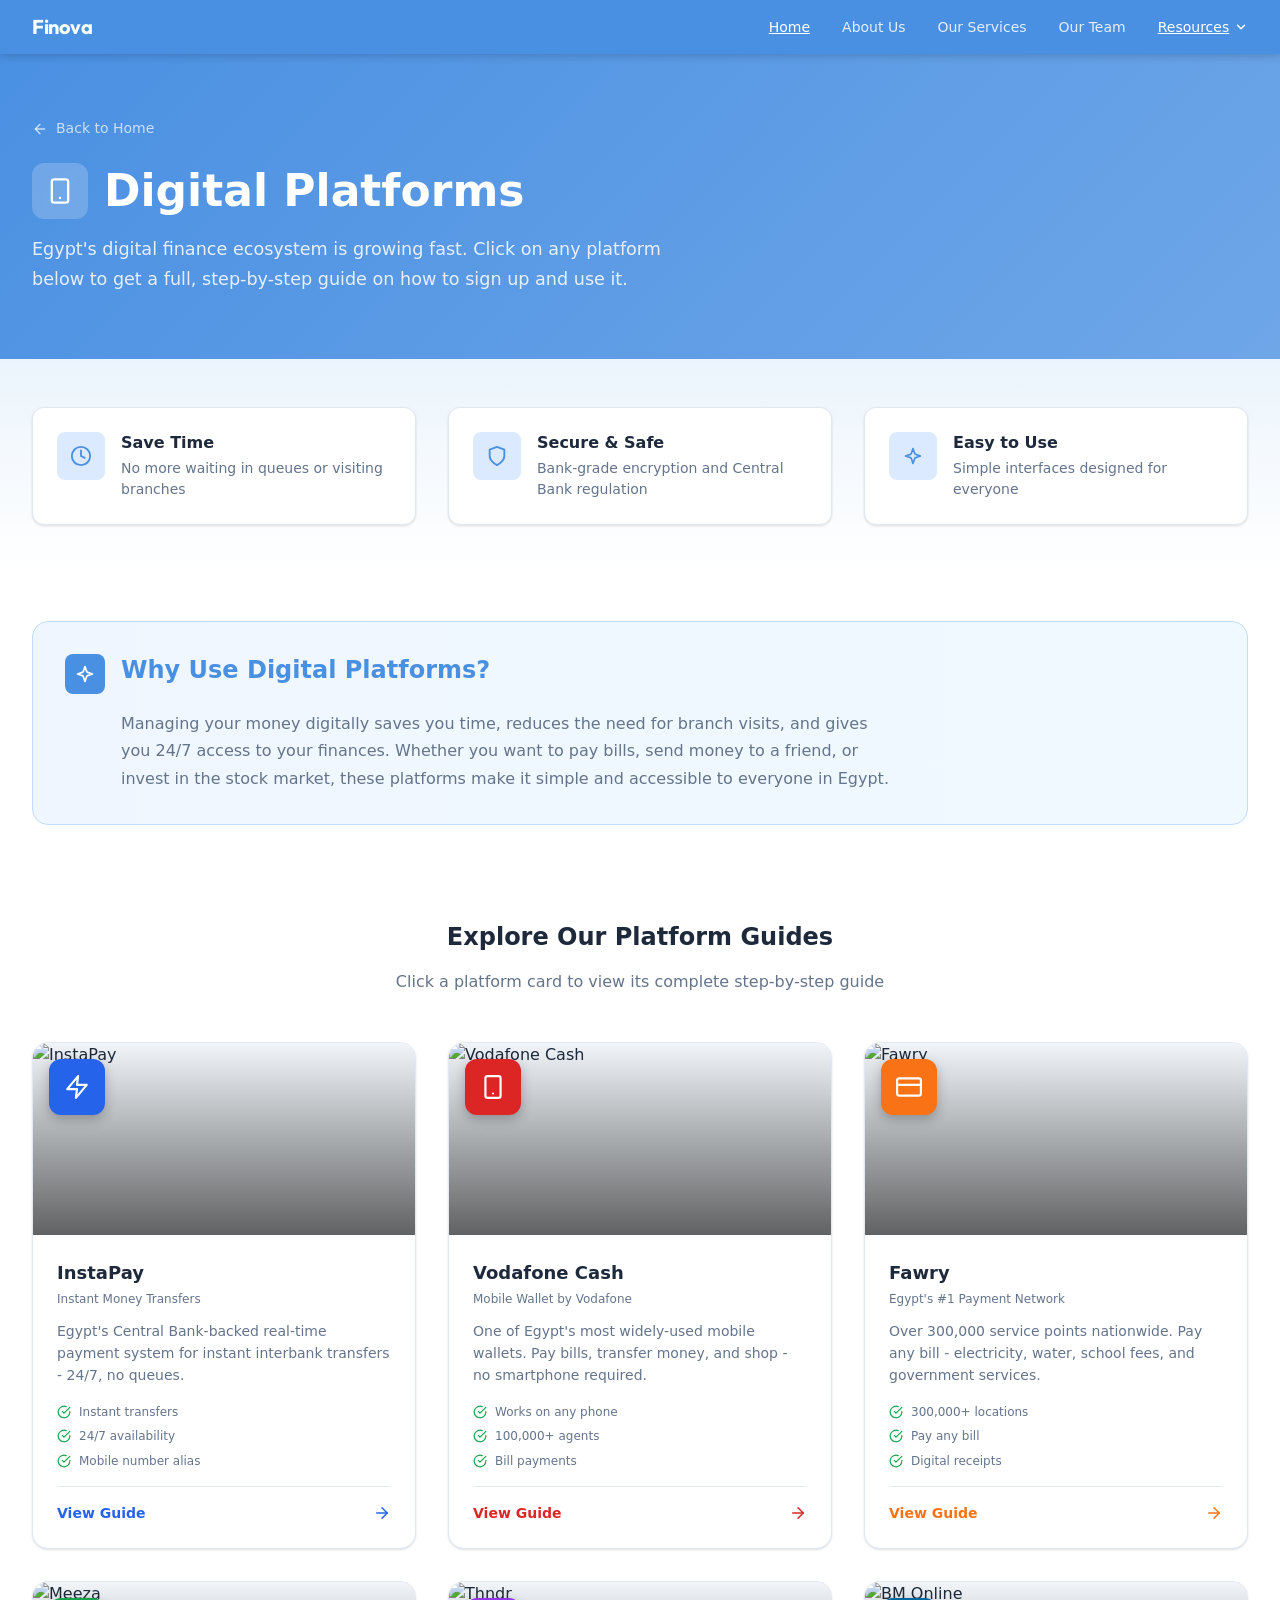
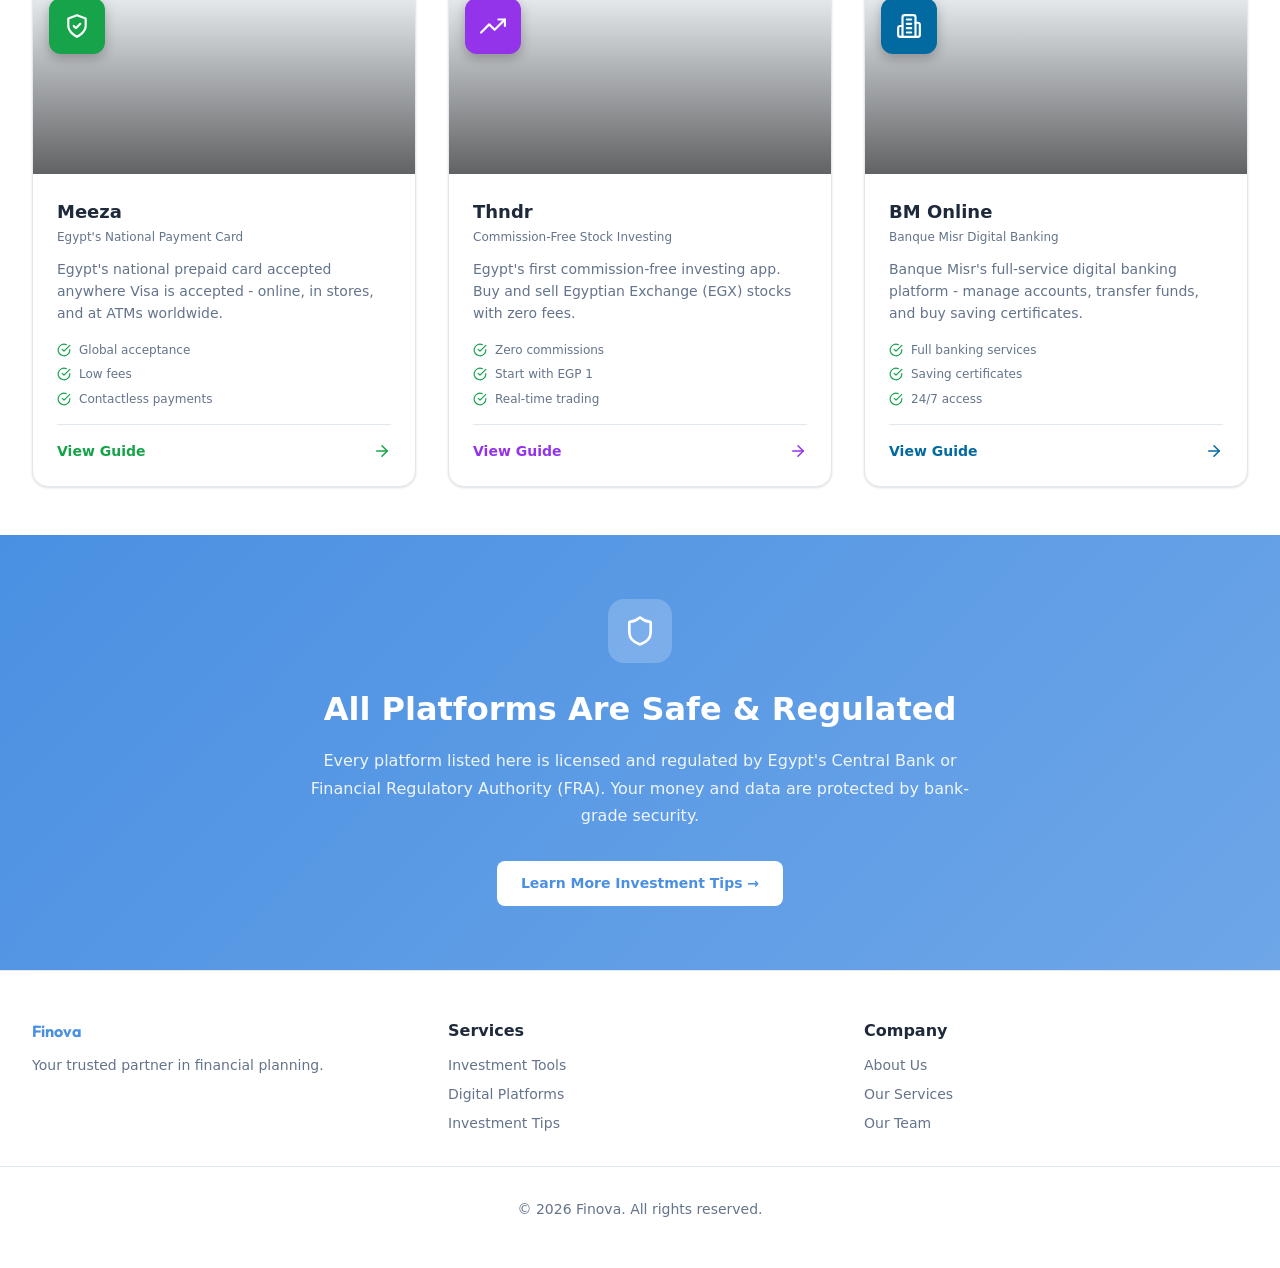
==== commit d84eea02: "main" ====
--- a/digital-platforms.html
+++ b/digital-platforms.html
@@ -3,29 +3,49 @@
   <head>
     <meta charset="UTF-8" />
     <meta name="viewport" content="width=device-width, initial-scale=1.0" />
-    <title>Digital Platforms — Finova</title>
+    <title>Digital Platforms - Finova</title>
     <link href="https://fonts.googleapis.com/css2?family=Outfit:wght@400;500;600;700&display=swap" rel="stylesheet" />
     <link rel="stylesheet" href="./styles.css" />
   </head>
   <body>
-  <!-- Navbar -->
-  <nav class="navbar">
-    <div class="container">
-      <a href="./index.html" class="nav-brand">Finova</a>
-      <div class="nav-links">
-        <a href="./index.html" class="nav-link active">Home</a>
-        <a href="./index.html#about" class="nav-link">About Us</a>
-        <a href="./index.html#services" class="nav-link">Our Services</a>
-        <a href="./index.html#team" class="nav-link">Our Team</a>
-        <a href="./investment-tools.html" class="nav-link">Investment Tools</a>
-        <a href="./digital-platforms.html" class="nav-link">Digital Platforms</a>
-        <a href="./investment-tips.html" class="nav-link">Investment Tips</a>
+    <!-- Navbar -->
+    <nav class="navbar">
+      <div class="container">
+        <a href="./index.html" class="nav-brand">Finova</a>
+        <div class="nav-links">
+          <a href="./index.html" class="nav-link active">Home</a>
+          <a href="./index.html#about" class="nav-link">About Us</a>
+          <a href="./index.html#services" class="nav-link">Our Services</a>
+          <a href="./index.html#team" class="nav-link">Our Team</a>
+          <div class="nav-dropdown">
+            <button class="nav-dropdown-trigger active">
+              Resources
+              <svg
+                xmlns="http://www.w3.org/2000/svg"
+                width="14"
+                height="14"
+                viewBox="0 0 24 24"
+                fill="none"
+                stroke="currentColor"
+                stroke-width="2.5"
+                stroke-linecap="round"
+                stroke-linejoin="round"
+              >
+                <polyline points="6 9 12 15 18 9" />
+              </svg>
+            </button>
+            <div class="nav-dropdown-menu">
+              <a href="./investment-tools.html" class="nav-dropdown-item">Investment Tools</a>
+              <a href="./digital-platforms.html" class="nav-dropdown-item active">Digital Platforms</a>
+              <a href="./investment-tips.html" class="nav-dropdown-item">Investment Tips</a>
+            </div>
+          </div>
+        </div>
       </div>
-    </div>
-  </nav>
+    </nav>
 
     <!-- Page Header -->
-    <div class="page-header page-header--blue-gradient">
+    <div class="page-header page-header--primary">
       <div class="container">
         <a href="./index.html" class="back-link">
           <svg
@@ -91,8 +111,10 @@
                 <polyline points="12 6 12 12 16 14" />
               </svg>
             </div>
-            <h3>Save Time</h3>
-            <p>No more waiting in queues or visiting branches</p>
+            <div>
+              <h3>Save Time</h3>
+              <p>No more waiting in queues or visiting branches</p>
+            </div>
           </div>
 
           <div class="benefit-card">
@@ -111,8 +133,10 @@
                 <path d="M12 22s8-4 8-10V5l-8-3-8 3v7c0 6 8 10 8 10z" />
               </svg>
             </div>
-            <h3>Secure &amp; Safe</h3>
-            <p>Bank-grade encryption and Central Bank regulation</p>
+            <div>
+              <h3>Secure &amp; Safe</h3>
+              <p>Bank-grade encryption and Central Bank regulation</p>
+            </div>
           </div>
 
           <div class="benefit-card">
@@ -133,8 +157,10 @@
                 />
               </svg>
             </div>
-            <h3>Easy to Use</h3>
-            <p>Simple interfaces designed for everyone</p>
+            <div>
+              <h3>Easy to Use</h3>
+              <p>Simple interfaces designed for everyone</p>
+            </div>
           </div>
         </div>
       </div>
@@ -210,7 +236,7 @@
               <div class="platform-card-name">InstaPay</div>
               <div class="platform-card-tagline">Instant Money Transfers</div>
               <p class="platform-card-desc">
-                Egypt's Central Bank-backed real-time payment system for instant interbank transfers — 24/7, no queues.
+                Egypt's Central Bank-backed real-time payment system for instant interbank transfers - 24/7, no queues.
               </p>
               <div class="platform-card-features">
                 <div class="platform-card-feature">
@@ -315,7 +341,7 @@
               <div class="platform-card-name">Vodafone Cash</div>
               <div class="platform-card-tagline">Mobile Wallet by Vodafone</div>
               <p class="platform-card-desc">
-                One of Egypt's most widely-used mobile wallets. Pay bills, transfer money, and shop — no smartphone
+                One of Egypt's most widely-used mobile wallets. Pay bills, transfer money, and shop - no smartphone
                 required.
               </p>
               <div class="platform-card-features">
@@ -421,7 +447,7 @@
               <div class="platform-card-name">Fawry</div>
               <div class="platform-card-tagline">Egypt's #1 Payment Network</div>
               <p class="platform-card-desc">
-                Over 300,000 service points nationwide. Pay any bill — electricity, water, school fees, and government
+                Over 300,000 service points nationwide. Pay any bill - electricity, water, school fees, and government
                 services.
               </p>
               <div class="platform-card-features">
@@ -527,7 +553,7 @@
               <div class="platform-card-name">Meeza</div>
               <div class="platform-card-tagline">Egypt's National Payment Card</div>
               <p class="platform-card-desc">
-                Egypt's national prepaid card accepted anywhere Visa is accepted — online, in stores, and at ATMs
+                Egypt's national prepaid card accepted anywhere Visa is accepted - online, in stores, and at ATMs
                 worldwide.
               </p>
               <div class="platform-card-features">
@@ -743,7 +769,7 @@
               <div class="platform-card-name">BM Online</div>
               <div class="platform-card-tagline">Banque Misr Digital Banking</div>
               <p class="platform-card-desc">
-                Banque Misr's full-service digital banking platform — manage accounts, transfer funds, and buy saving
+                Banque Misr's full-service digital banking platform - manage accounts, transfer funds, and buy saving
                 certificates.
               </p>
               <div class="platform-card-features">
@@ -837,8 +863,13 @@
             stroke-width="2"
             stroke-linecap="round"
             stroke-linejoin="round"
+            class="lucide lucide-shield text-white"
+            data-fg-cyr580="6.28:2103.7318:/src/app/pages/DigitalPlatforms.tsx:252:13:11390:43:e:Shield::::::B8zf"
+            data-fgid-cyr580=":r1kq:"
           >
-            <path d="M12 22s8-4 8-10V5l-8-3-8 3v7c0 6 8 10 8 10z" />
+            <path
+              d="M20 13c0 5-3.5 7.5-7.66 8.95a1 1 0 0 1-.67-.01C7.5 20.5 4 18 4 13V6a1 1 0 0 1 1-1c2 0 4.5-1.2 6.24-2.72a1.17 1.17 0 0 1 1.52 0C14.51 3.81 17 5 19 5a1 1 0 0 1 1 1z"
+            ></path>
           </svg>
         </div>
         <h2>All Platforms Are Safe &amp; Regulated</h2>
@@ -872,14 +903,14 @@
             <h4>Company</h4>
             <div class="footer-links">
               <a href="./index.html#about">About Us</a>
-              <a href="./index.html#services">Services</a>
+              <a href="./index.html#services">Our Services</a>
               <a href="./index.html#team">Our Team</a>
             </div>
           </div>
         </div>
-        <div class="footer-bottom">
-          <p>&copy; 2026 Finova. All rights reserved.</p>
-        </div>
+      </div>
+      <div class="footer-bottom">
+        <p>&copy; 2026 Finova. All rights reserved.</p>
       </div>
     </footer>
   </body>
--- a/styles.css
+++ b/styles.css
@@ -1,5 +1,5 @@
 /* ===================================
-   Finova — Pure HTML/CSS Version
+   Finova - Pure HTML/CSS Version
    Shared Stylesheet
    =================================== */
 
@@ -34,20 +34,9 @@
 *,
 *::before,
 *::after {
+  margin: 0;
+  padding: 0;
   box-sizing: border-box;
-}
-
-body,
-h1,
-h2,
-h3,
-h4,
-h5,
-h6,
-p,
-figure,
-blockquote {
-  margin: 0;
 }
 
 a {
@@ -63,8 +52,6 @@
 ul,
 ol {
   list-style: none;
-  padding: 0;
-  margin: 0;
 }
 
 button {
@@ -72,7 +59,6 @@
   font: inherit;
   border: none;
   background: none;
-  padding: 0;
 }
 
 /* ===================================
@@ -185,6 +171,87 @@
   text-decoration: underline;
 }
 
+/* ── Dropdown ── */
+.nav-dropdown {
+  position: relative;
+}
+
+.nav-dropdown-trigger {
+  background: none;
+  border: none;
+  cursor: pointer;
+  display: flex;
+  align-items: center;
+  gap: 0.3rem;
+  font-size: 0.875rem;
+  font-family: inherit;
+  font-weight: inherit;
+  color: rgba(255, 255, 255, 0.85);
+  transition: color 0.2s;
+  white-space: nowrap;
+  padding: 0;
+}
+
+.nav-dropdown-trigger:hover,
+.nav-dropdown-trigger.active {
+  color: white;
+  text-decoration: underline;
+}
+
+.nav-dropdown-trigger svg {
+  transition: transform 0.2s;
+  flex-shrink: 0;
+}
+
+.nav-dropdown:hover .nav-dropdown-trigger svg,
+.nav-dropdown:focus-within .nav-dropdown-trigger svg {
+  transform: rotate(180deg);
+}
+
+.nav-dropdown-menu {
+  position: absolute;
+  top: calc(100% + 0.85rem);
+  right: 0;
+  background: white;
+  border-radius: 0.5rem;
+  box-shadow: 0 8px 28px rgba(0, 0, 0, 0.16);
+  min-width: 195px;
+  padding: 0.375rem 0;
+  opacity: 0;
+  visibility: hidden;
+  transform: translateY(-6px);
+  transition:
+    opacity 0.2s,
+    transform 0.2s,
+    visibility 0.2s;
+  z-index: 100;
+}
+
+.nav-dropdown:hover .nav-dropdown-menu,
+.nav-dropdown:focus-within .nav-dropdown-menu {
+  opacity: 1;
+  visibility: visible;
+  transform: translateY(0);
+}
+
+.nav-dropdown-item {
+  display: block;
+  padding: 0.625rem 1.25rem;
+  font-size: 0.875rem;
+  color: var(--foreground);
+  transition:
+    background-color 0.15s,
+    color 0.15s;
+  white-space: nowrap;
+}
+
+.nav-dropdown-item:hover,
+.nav-dropdown-item.active {
+  background-color: var(--secondary);
+  color: var(--primary);
+  text-decoration: none;
+}
+
 /* ===================================
    Footer
    =================================== */
@@ -226,6 +293,7 @@
 
 .footer-links {
   display: flex;
+  align-items: start;
   flex-direction: column;
   gap: 0.5rem;
 }
@@ -437,11 +505,11 @@
   overflow: hidden;
 }
 
+.page-header--primary {
+  background: linear-gradient(135deg, var(--primary) 0%, rgba(74, 144, 226, 0.8) 100%);
+}
 .page-header--blue {
-  background: var(--primary);
-}
-.page-header--blue-gradient {
-  background: linear-gradient(135deg, #2563eb 0%, #1d4ed8 100%);
+  background: #2563eb;
 }
 .page-header--orange {
   background: #f97316;
@@ -946,10 +1014,13 @@
   padding: 1.5rem;
 }
 
-.alt-invest-box p {
+.alt-invest-box p:not(:last-child) {
   color: var(--muted-foreground);
   line-height: 1.7;
   font-size: 0.9375rem;
+}
+
+.alt-invest-box p:not(:last-child) {
   margin-bottom: 1rem;
 }
 
@@ -1202,10 +1273,7 @@
 }
 
 .cta-section--gradient {
-  background: linear-gradient(135deg, #2563eb, #1d4ed8);
-}
-.cta-section--primary {
-  background: var(--primary);
+  background: linear-gradient(135deg, var(--primary) 0%, rgba(74, 144, 226, 0.8) 100%);
 }
 
 .cta-icon {
@@ -1229,7 +1297,7 @@
 .cta-section p {
   color: rgba(255, 255, 255, 0.9);
   margin-bottom: 2rem;
-  max-width: 40rem;
+  max-width: 42rem;
   margin-left: auto;
   margin-right: auto;
   line-height: 1.7;
@@ -1495,14 +1563,13 @@
 
 .overview-header {
   display: flex;
-  align-items: flex-start;
+  align-items: center;
   gap: 0.75rem;
+  color: var(--primary);
   margin-bottom: 1rem;
 }
 
 .overview-header h2 {
-  color: var(--primary);
-  margin: 0;
   font-size: 1.375rem;
 }
 
@@ -1598,7 +1665,7 @@
 
 .step-content h3 {
   margin-bottom: 0.5rem;
-  font-size: 1rem;
+  font-size: 1.25rem;
 }
 
 .step-content p {
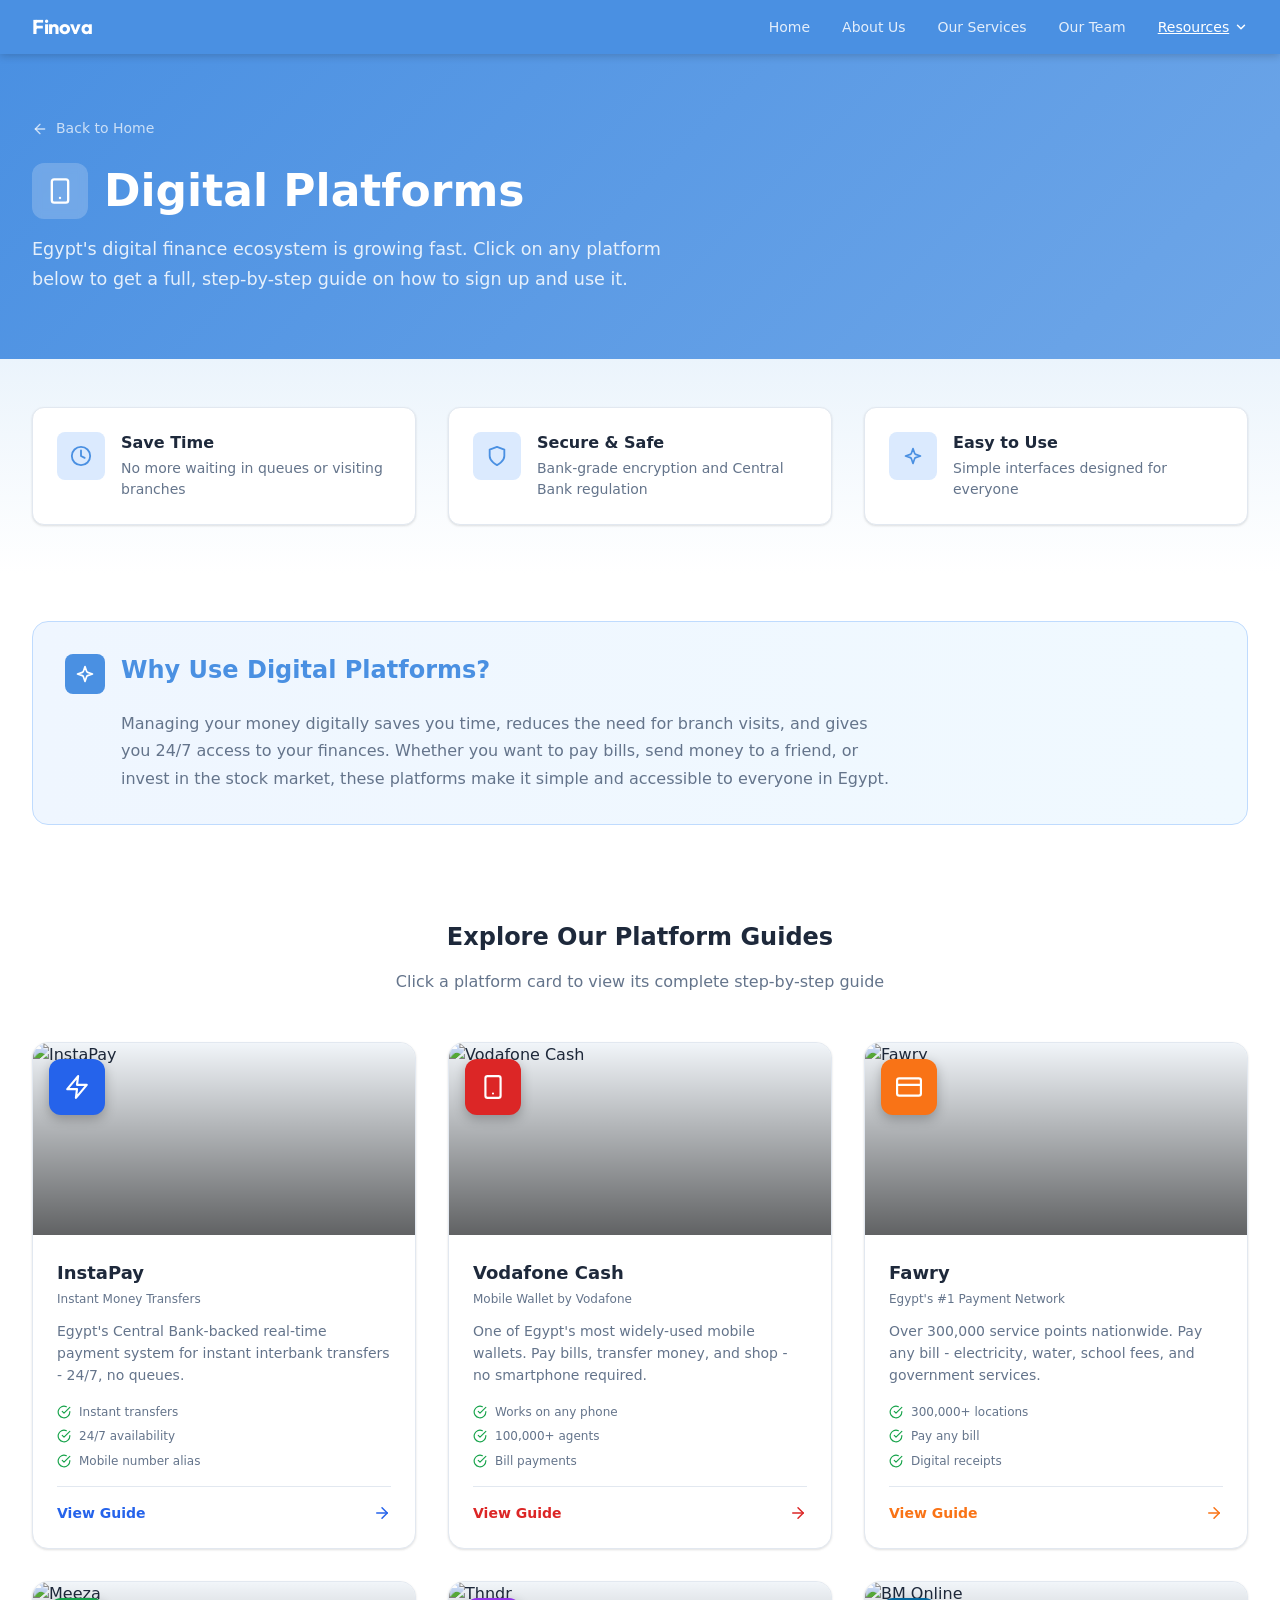
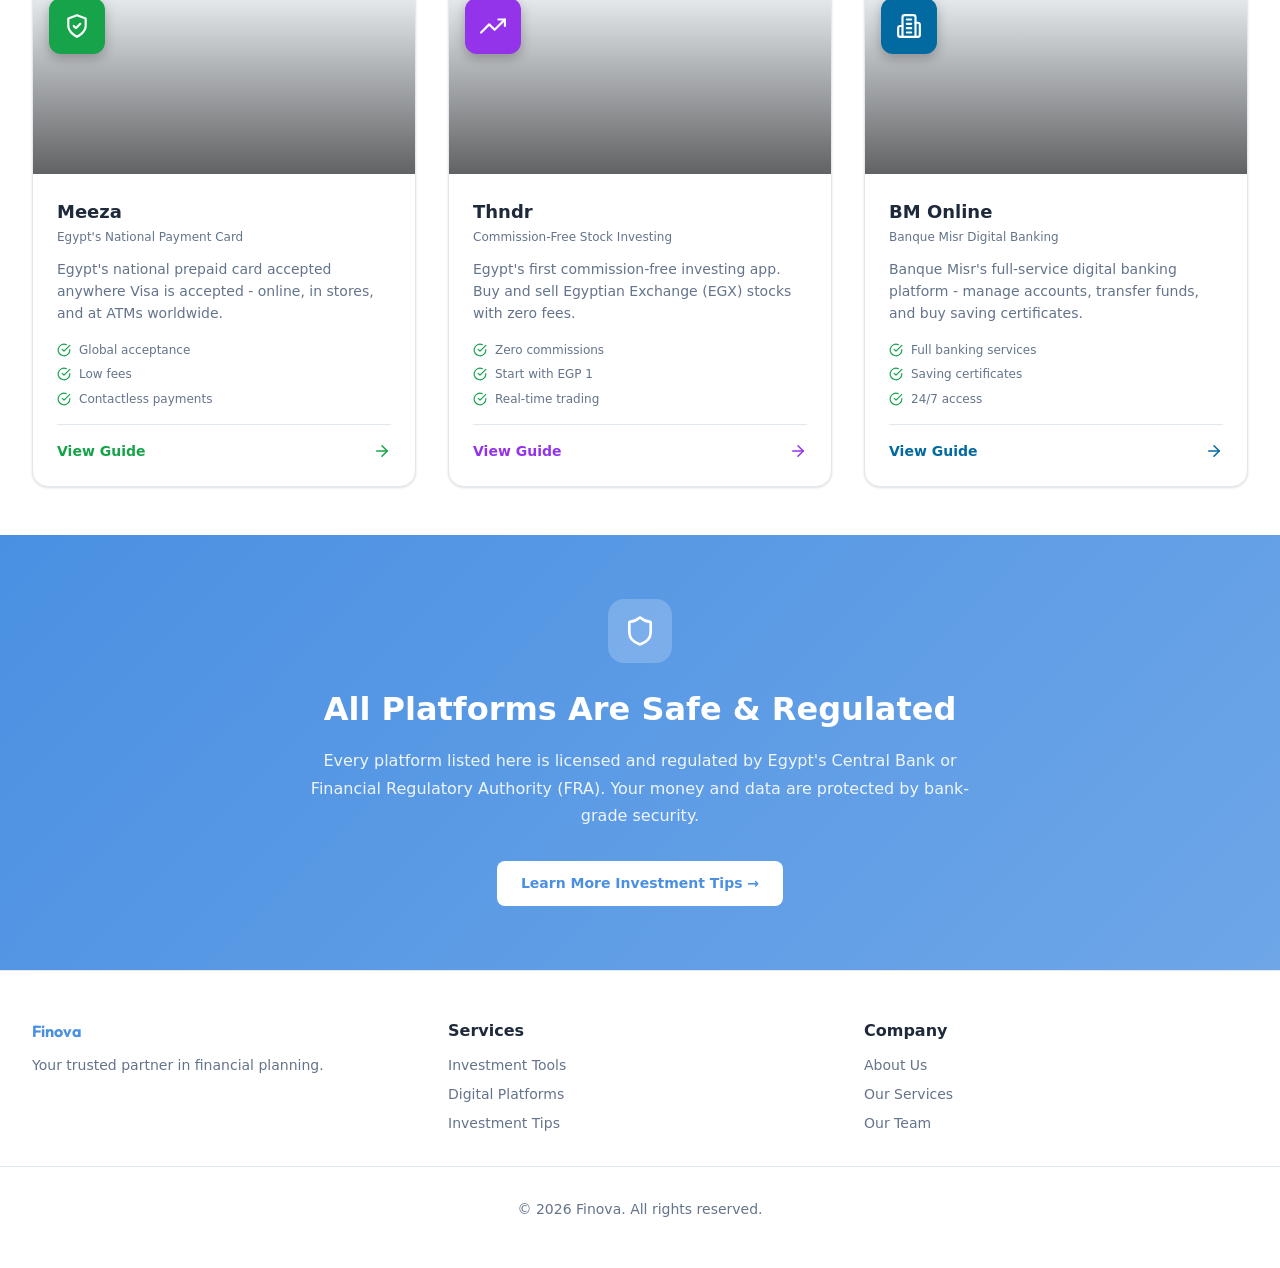
==== commit 49e65330: "main" ====
--- a/digital-platforms.html
+++ b/digital-platforms.html
@@ -13,7 +13,7 @@
       <div class="container">
         <a href="./index.html" class="nav-brand">Finova</a>
         <div class="nav-links">
-          <a href="./index.html" class="nav-link active">Home</a>
+          <a href="./index.html" class="nav-link">Home</a>
           <a href="./index.html#about" class="nav-link">About Us</a>
           <a href="./index.html#services" class="nav-link">Our Services</a>
           <a href="./index.html#team" class="nav-link">Our Team</a>
--- a/styles.css
+++ b/styles.css
@@ -718,6 +718,7 @@
   text-align: center;
   text-decoration: none;
 }
+
 .btn-primary-full:hover {
   background: #3a80d2;
 }
@@ -948,6 +949,7 @@
   color: var(--foreground);
   font-weight: 500;
 }
+
 .bullet-muted {
   color: var(--muted-foreground);
 }
@@ -1683,7 +1685,7 @@
 
 .step-content ul {
   list-style: none;
-  margin: 0.25rem 0 0.5rem 0.25rem;
+  margin: 0.25rem 0 0.5rem 1rem;
   display: flex;
   flex-direction: column;
   gap: 0.25rem;
@@ -1705,7 +1707,7 @@
 
 .pro-tips-header {
   display: flex;
-  align-items: flex-start;
+  align-items: center;
   gap: 0.75rem;
   margin-bottom: 1rem;
 }
@@ -1738,22 +1740,31 @@
 
 /* Warning box */
 .warning-box {
+  position: relative;
   background: #fff7ed;
   border: 1px solid #fed7aa;
   border-radius: 0.75rem;
   padding: 1.5rem;
+  padding-left: 3.75rem;
 }
 
 .warning-inner {
   display: flex;
   align-items: flex-start;
   gap: 0.75rem;
+}
+
+.warning-box svg {
+  position: absolute;
+  left: 1.5rem;
+  width: 1.5rem;
+  height: 1.5rem;
 }
 
 .warning-box h3 {
   color: #7c2d12;
   margin-bottom: 0.5rem;
-  font-size: 1rem;
+  font-size: 1.2rem;
 }
 
 .warning-box p {
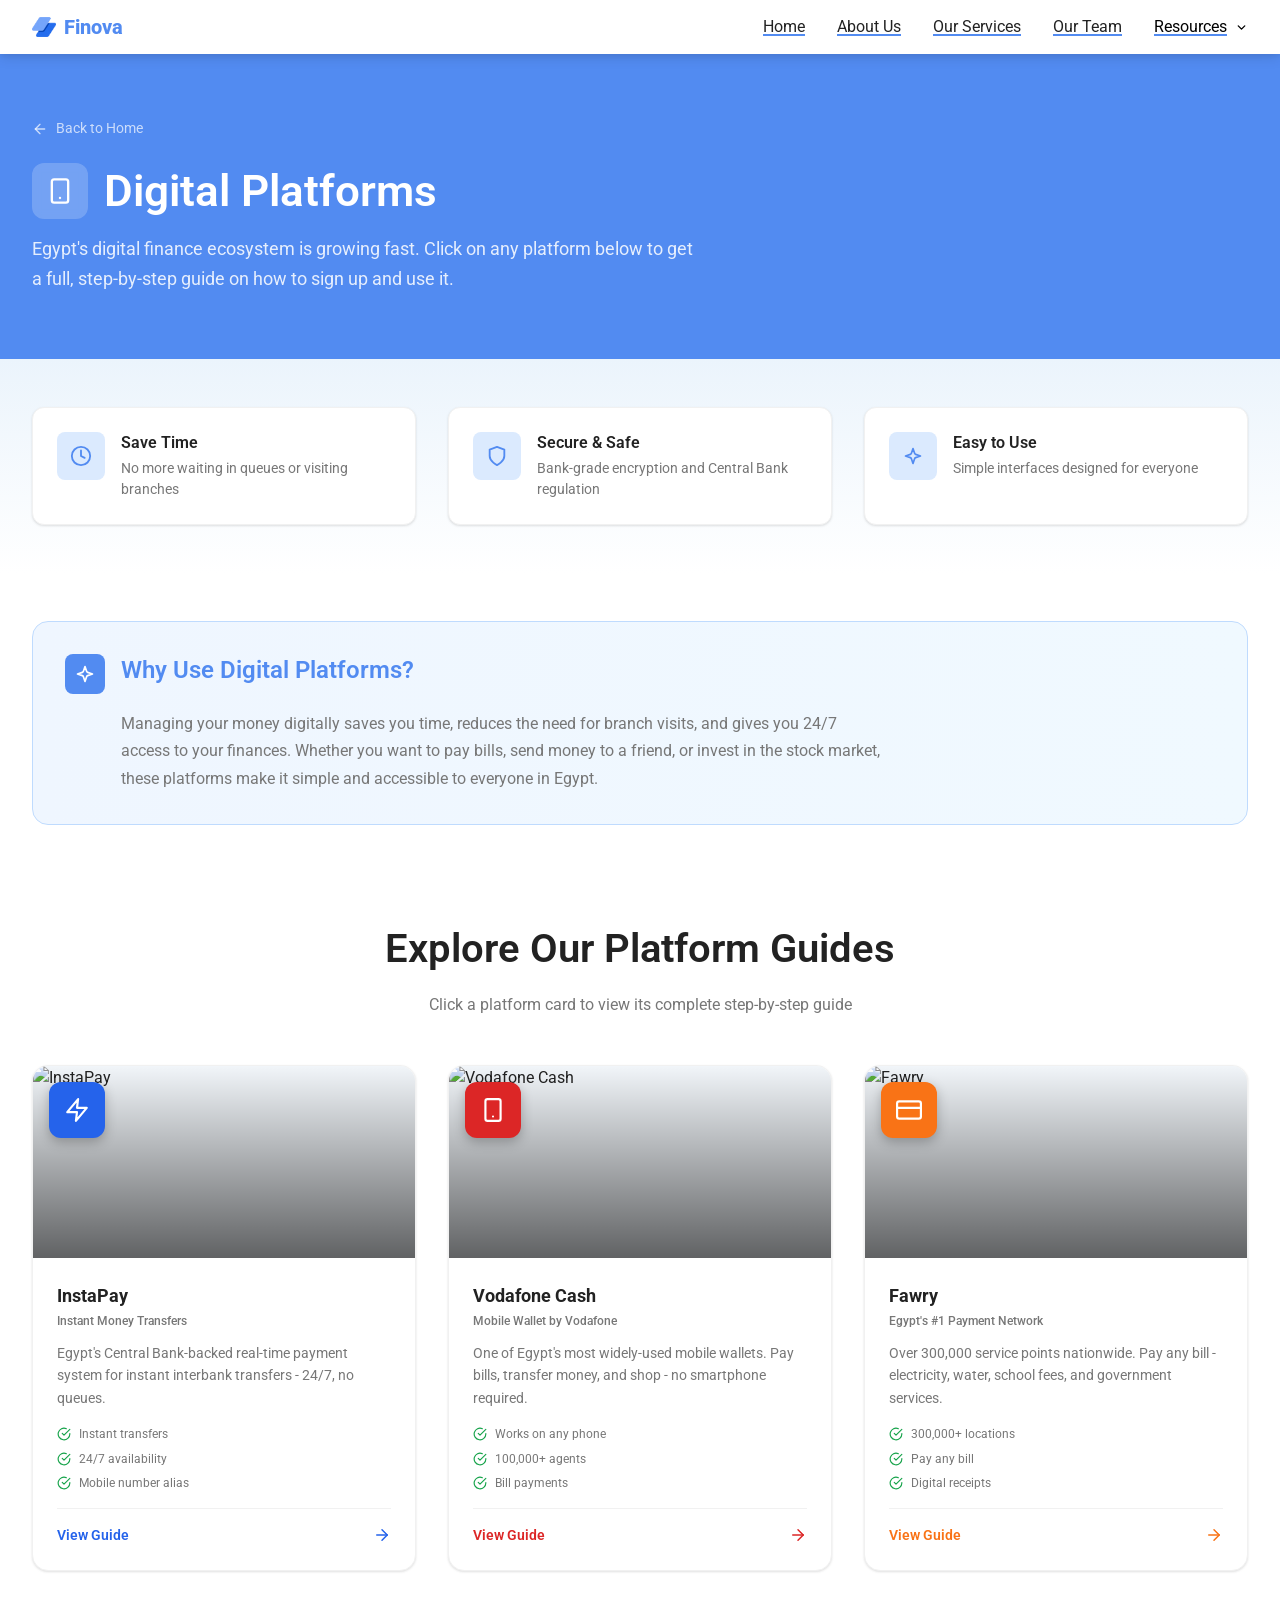
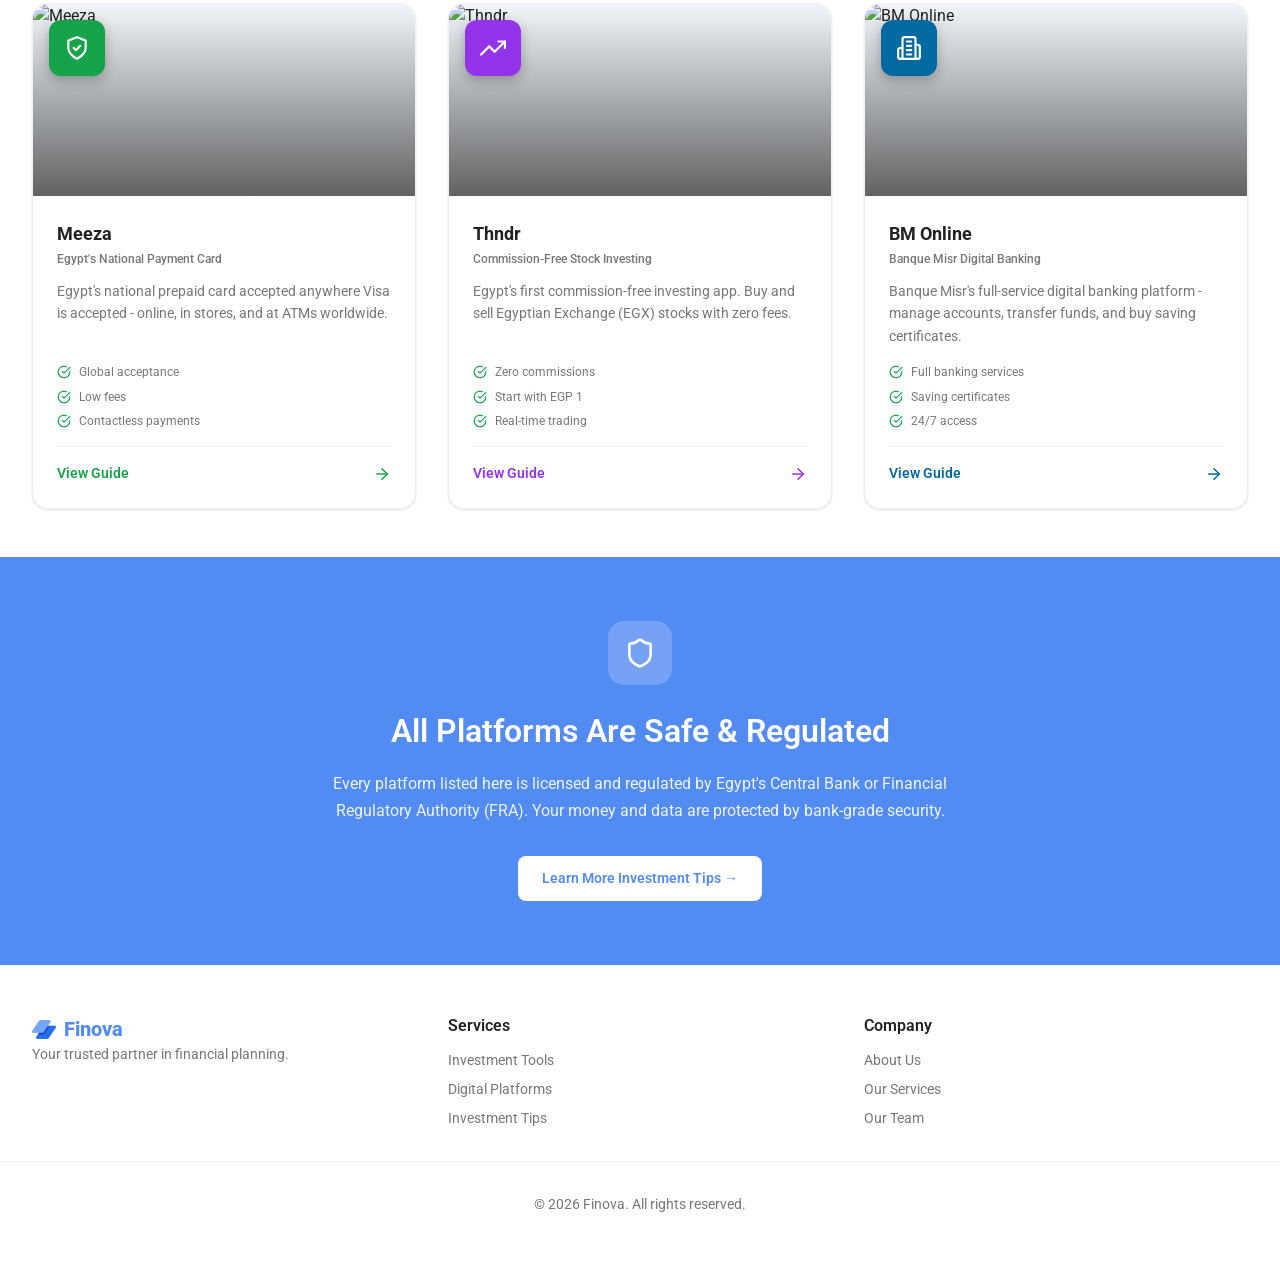
==== commit 7b7464c2: "main" ====
--- a/digital-platforms.html
+++ b/digital-platforms.html
@@ -3,27 +3,35 @@
   <head>
     <meta charset="UTF-8" />
     <meta name="viewport" content="width=device-width, initial-scale=1.0" />
-    <title>Digital Platforms - Finova</title>
-    <link href="https://fonts.googleapis.com/css2?family=Outfit:wght@400;500;600;700&display=swap" rel="stylesheet" />
+    <link rel="shortcut icon" href="./favicon.ico" type="image/x-icon" />
+    <title>Finova</title>
     <link rel="stylesheet" href="./styles.css" />
   </head>
   <body>
     <!-- Navbar -->
     <nav class="navbar">
       <div class="container">
-        <a href="./index.html" class="nav-brand">Finova</a>
+        <div class="brand">
+          <img src="./Finova.png" alt="Finova" width="24" />
+          <a href="./index.html">Finova</a>
+        </div>
+        <button class="nav-toggle" aria-label="Toggle navigation" aria-expanded="false">
+          <span></span>
+          <span></span>
+          <span></span>
+        </button>
         <div class="nav-links">
-          <a href="./index.html" class="nav-link">Home</a>
+          <a href="./index.html#home" class="nav-link">Home</a>
           <a href="./index.html#about" class="nav-link">About Us</a>
           <a href="./index.html#services" class="nav-link">Our Services</a>
           <a href="./index.html#team" class="nav-link">Our Team</a>
           <div class="nav-dropdown">
-            <button class="nav-dropdown-trigger active">
+            <button class="nav-link nav-dropdown-trigger">
               Resources
               <svg
                 xmlns="http://www.w3.org/2000/svg"
-                width="14"
-                height="14"
+                width="13"
+                height="13"
                 viewBox="0 0 24 24"
                 fill="none"
                 stroke="currentColor"
@@ -36,7 +44,7 @@
             </button>
             <div class="nav-dropdown-menu">
               <a href="./investment-tools.html" class="nav-dropdown-item">Investment Tools</a>
-              <a href="./digital-platforms.html" class="nav-dropdown-item active">Digital Platforms</a>
+              <a href="./digital-platforms.html" class="nav-dropdown-item">Digital Platforms</a>
               <a href="./investment-tips.html" class="nav-dropdown-item">Investment Tips</a>
             </div>
           </div>
@@ -850,7 +858,7 @@
     </section>
 
     <!-- Bottom CTA -->
-    <div class="cta-section cta-section--gradient">
+    <div class="cta-section cta-section--primary">
       <div class="container">
         <div class="cta-icon">
           <svg
@@ -888,7 +896,10 @@
       <div class="container">
         <div class="footer-grid">
           <div>
-            <div class="footer-brand">Finova</div>
+            <div class="brand">
+              <img src="./Finova.png" alt="Finova" width="24" />
+              <a href="./index.html">Finova</a>
+            </div>
             <p class="footer-desc">Your trusted partner in financial planning.</p>
           </div>
           <div>
@@ -913,5 +924,32 @@
         <p>&copy; 2026 Finova. All rights reserved.</p>
       </div>
     </footer>
+    <script>
+      (function () {
+        var toggle = document.querySelector('.nav-toggle');
+        var links = document.querySelector('.nav-links');
+        toggle.addEventListener('click', function () {
+          var open = links.classList.toggle('open');
+          toggle.classList.toggle('open', open);
+          toggle.setAttribute('aria-expanded', String(open));
+        });
+        document.querySelectorAll('.nav-dropdown-trigger').forEach(function (btn) {
+          btn.addEventListener('click', function () {
+            if (window.innerWidth < 768) {
+              btn.closest('.nav-dropdown').classList.toggle('open');
+            }
+          });
+        });
+        document.querySelectorAll('.nav-dropdown-item').forEach(function (item) {
+          item.addEventListener('click', function () {
+            if (window.innerWidth < 768) {
+              links.classList.remove('open');
+              toggle.classList.remove('open');
+              toggle.setAttribute('aria-expanded', 'false');
+            }
+          });
+        });
+      })();
+    </script>
   </body>
 </html>
--- a/styles.css
+++ b/styles.css
@@ -1,27 +1,28 @@
-/* ===================================
-   Finova - Pure HTML/CSS Version
-   Shared Stylesheet
-   =================================== */
-
 /* Google Fonts */
-@import url('https://fonts.googleapis.com/css2?family=Outfit:wght@400;500;600;700&display=swap');
+@import url('https://fonts.googleapis.com/css2?family=Roboto:ital,wght@0,100..900;1,100..900&display=swap');
 
 /* ===================================
    CSS Custom Properties
    =================================== */
+
 :root {
-  --primary: #4a90e2;
-  --primary-dark: #2563a8;
-  --primary-foreground: #ffffff;
-  --secondary: #ebf4fc;
-  --secondary-foreground: #2563a8;
-  --background: #ffffff;
-  --foreground: #1e293b;
-  --muted: #f1f5f9;
-  --muted-foreground: #64748b;
-  --border: #e2e8f0;
-  --card: #ffffff;
+  --primary: #528bf1;
+  --secondary: hsl(from var(--primary) h s 95);
+  --background: #fff;
+  --foreground: #222;
+  --muted: #777;
+  --border: #f1f1f1;
+  --card: #fff;
+
+  --blue: #2563eb;
+  --green: #16a34a;
+  --purple: #9333ea;
+  --orange: #f97316;
+  --congo: #0284c7;
+  --red: #ef4444;
+
   --radius: 0.625rem;
+
   --shadow-sm: 0 1px 3px rgba(0, 0, 0, 0.08), 0 1px 2px rgba(0, 0, 0, 0.05);
   --shadow-md: 0 4px 12px rgba(0, 0, 0, 0.1), 0 2px 6px rgba(0, 0, 0, 0.06);
   --shadow-lg: 0 8px 24px rgba(0, 0, 0, 0.12), 0 4px 10px rgba(0, 0, 0, 0.07);
@@ -31,6 +32,7 @@
 /* ===================================
    CSS Reset
    =================================== */
+
 *,
 *::before,
 *::after {
@@ -64,13 +66,14 @@
 /* ===================================
    Base
    =================================== */
+
 html {
   font-size: 16px;
   scroll-behavior: smooth;
 }
 
 body {
-  font-family: -apple-system, BlinkMacSystemFont, 'Segoe UI', system-ui, sans-serif;
+  font-family: 'Roboto', sans-serif;
   font-size: 1rem;
   line-height: 1.5;
   color: var(--foreground);
@@ -81,21 +84,25 @@
 /* ===================================
    Typography
    =================================== */
+
 h1 {
   font-size: 1.875rem;
   font-weight: 600;
   line-height: 1.3;
 }
+
 h2 {
   font-size: 1.5rem;
   font-weight: 600;
   line-height: 1.4;
 }
+
 h3 {
   font-size: 1.25rem;
   font-weight: 600;
   line-height: 1.4;
 }
+
 h4 {
   font-size: 1rem;
   font-weight: 600;
@@ -105,6 +112,7 @@
 /* ===================================
    Layout / Container
    =================================== */
+
 .container {
   max-width: 80rem;
   margin: 0 auto;
@@ -116,6 +124,7 @@
     padding: 0 1.5rem;
   }
 }
+
 @media (min-width: 1024px) {
   .container {
     padding: 0 2rem;
@@ -125,14 +134,17 @@
 /* ===================================
    Navigation
    =================================== */
+
 .navbar {
-  background: var(--primary);
-  color: var(--primary-foreground);
+  background: var(--background);
+  color: var(--foreground);
   padding: 0.75rem 0;
   position: sticky;
   top: 0;
+  left: 0;
+  right: 0;
   z-index: 50;
-  box-shadow: 0 2px 8px rgba(0, 0, 0, 0.18);
+  box-shadow: var(--shadow-md);
 }
 
 .navbar .container {
@@ -143,32 +155,38 @@
   flex-wrap: wrap;
 }
 
-.nav-brand {
-  font-family: 'Outfit', system-ui, sans-serif;
+.brand {
+  display: flex;
+  align-items: center;
+  gap: 0.5rem;
   font-size: 1.25rem;
-  font-weight: 700;
-  color: white;
-  letter-spacing: -0.02em;
+  font-weight: 800;
+  color: var(--primary);
 }
 
 .nav-links {
   display: flex;
   align-items: center;
+  flex-wrap: wrap;
   gap: 2rem;
-  flex-wrap: wrap;
 }
 
 .nav-link {
-  font-size: 0.875rem;
-  color: rgba(255, 255, 255, 0.85);
-  transition: color 0.2s;
+  transition:
+    text-decoration-inset 0.2s,
+    color 0.2s;
   white-space: nowrap;
+  text-decoration: underline;
+  text-decoration-color: var(--primary);
+  text-underline-offset: 2px;
+  text-decoration-thickness: 2px;
+  text-decoration-inset: 200px;
 }
 
 .nav-link:hover,
 .nav-link.active {
-  color: white;
-  text-decoration: underline;
+  color: var(--primary);
+  text-decoration-inset: 0px;
 }
 
 /* ── Dropdown ── */
@@ -177,25 +195,10 @@
 }
 
 .nav-dropdown-trigger {
-  background: none;
-  border: none;
-  cursor: pointer;
-  display: flex;
-  align-items: center;
-  gap: 0.3rem;
-  font-size: 0.875rem;
-  font-family: inherit;
-  font-weight: inherit;
-  color: rgba(255, 255, 255, 0.85);
-  transition: color 0.2s;
-  white-space: nowrap;
-  padding: 0;
-}
-
-.nav-dropdown-trigger:hover,
-.nav-dropdown-trigger.active {
-  color: white;
-  text-decoration: underline;
+  display: flex;
+  align-items: center;
+  justify-content: center;
+  gap: 0.5rem;
 }
 
 .nav-dropdown-trigger svg {
@@ -212,10 +215,10 @@
   position: absolute;
   top: calc(100% + 0.85rem);
   right: 0;
-  background: white;
-  border-radius: 0.5rem;
-  box-shadow: 0 8px 28px rgba(0, 0, 0, 0.16);
-  min-width: 195px;
+  background: var(--background);
+  border-radius: var(--radius);
+  box-shadow: var(--shadow-md);
+  min-width: 200px;
   padding: 0.375rem 0;
   opacity: 0;
   visibility: hidden;
@@ -242,21 +245,129 @@
   transition:
     background-color 0.15s,
     color 0.15s;
-  white-space: nowrap;
 }
 
 .nav-dropdown-item:hover,
 .nav-dropdown-item.active {
   background-color: var(--secondary);
   color: var(--primary);
-  text-decoration: none;
+}
+
+/* ── Mobile hamburger toggle ── */
+.nav-toggle {
+  display: none;
+  flex-direction: column;
+  justify-content: space-between;
+  width: 24px;
+  height: 18px;
+}
+
+.nav-toggle span {
+  display: block;
+  width: 100%;
+  height: 2px;
+  background: var(--foreground);
+  border-radius: 2px;
+  transition:
+    transform 0.2s,
+    opacity 0.2s;
+}
+
+.nav-toggle.open span:nth-child(1) {
+  transform: translateY(8px) rotate(45deg);
+}
+
+.nav-toggle.open span:nth-child(2) {
+  opacity: 0;
+  transform: scaleX(0);
+}
+
+.nav-toggle.open span:nth-child(3) {
+  transform: translateY(-8px) rotate(-45deg);
+}
+
+/* ── Responsive navbar (mobile) ── */
+@media (max-width: 767px) {
+  .nav-toggle {
+    display: flex;
+  }
+
+  .navbar .container {
+    flex-wrap: wrap;
+    align-items: center;
+  }
+
+  .nav-links {
+    display: none;
+    width: 100%;
+    flex-direction: column;
+    align-items: stretch;
+    gap: 0;
+    transform-origin: top;
+    transform: scaleY(0);
+    transition: transfrom 0.2s;
+  }
+
+  .nav-links.open {
+    display: flex;
+    transform: scaleY(1);
+  }
+
+  .nav-link {
+    padding: 0.65rem 0;
+    border-bottom: 1px solid var(--secondary);
+    width: 100%;
+    display: block;
+  }
+
+  .nav-dropdown {
+    width: 100%;
+  }
+
+  .nav-dropdown-trigger {
+    width: 100%;
+    display: flex;
+    justify-content: space-between;
+  }
+
+  /* Disable hover/focus-within dropdown on mobile */
+  .nav-dropdown:hover .nav-dropdown-trigger svg,
+  .nav-dropdown:focus-within .nav-dropdown-trigger svg {
+    transform: none;
+  }
+
+  .nav-dropdown.open .nav-dropdown-trigger svg {
+    transform: rotate(180deg);
+  }
+
+  /* Override hover/focus-within to keep menu hidden on mobile */
+  .nav-dropdown:hover .nav-dropdown-menu,
+  .nav-dropdown:focus-within .nav-dropdown-menu {
+    opacity: 0;
+    visibility: hidden;
+    display: none;
+  }
+
+  /* Mobile dropdown revealed via JS .open class */
+  .nav-dropdown.open .nav-dropdown-menu {
+    display: block;
+    position: static;
+    opacity: 1;
+    visibility: visible;
+    transform: none;
+    transition: none;
+    box-shadow: none;
+    background: hsl(from var(--secondary) h s l / 25%);
+    z-index: auto;
+  }
 }
 
 /* ===================================
    Footer
    =================================== */
+
 .footer {
-  background: white;
+  background: var(--background);
   border-top: 1px solid var(--border);
   padding: 3rem 0;
 }
@@ -275,15 +386,14 @@
 }
 
 .footer-brand {
-  font-family: 'Outfit', system-ui, sans-serif;
   font-size: 1rem;
-  font-weight: 700;
+  font-weight: 800;
   color: var(--primary);
   margin-bottom: 0.75rem;
 }
 
 .footer-desc {
-  color: var(--muted-foreground);
+  color: var(--muted);
   font-size: 0.875rem;
 }
 
@@ -300,7 +410,7 @@
 
 .footer-links a {
   font-size: 0.875rem;
-  color: var(--muted-foreground);
+  color: var(--muted);
   transition: color 0.2s;
 }
 
@@ -313,60 +423,46 @@
   padding-top: 2rem;
   text-align: center;
   font-size: 0.875rem;
-  color: var(--muted-foreground);
+  color: var(--muted);
 }
 
 /* ===================================
    Hero Section (Home Page)
    =================================== */
+
 .hero {
   position: relative;
-  min-height: 100vh;
-  min-height: 100dvh;
+  min-height: 90vh;
+  min-height: 90dvh;
   display: flex;
   align-items: center;
   overflow: hidden;
 }
 
-.hero-bg {
-  position: absolute;
-  inset: 0;
-}
-
-.hero-bg img {
-  width: 100%;
-  height: 100%;
-  object-fit: cover;
-  object-position: center;
-}
-
-.hero-overlay {
-  position: absolute;
-  inset: 0;
-  background: rgba(74, 144, 226, 0.7);
-}
-
-.hero-content {
-  position: relative;
-  z-index: 10;
-  padding: 6rem 0;
-  width: 100%;
+.hero .container {
+  display: flex;
+  align-items: center;
+  justify-content: space-between;
 }
 
 .hero-inner {
-  max-width: 36rem;
+  max-width: 32rem;
 }
 
 .hero-eyebrow {
-  color: rgba(255, 255, 255, 0.8);
   font-size: 0.75rem;
   letter-spacing: 0.12em;
   text-transform: uppercase;
   margin-bottom: 0.75rem;
+  background-color: var(--secondary);
+  border: 1px solid var(--secondary);
+  display: inline-block;
+  padding-inline: 0.5rem;
+  padding-block: 0.25rem;
+  border-radius: 1rem;
 }
 
 .hero h2 {
-  color: white;
   font-size: 3.5rem;
   line-height: 1.1;
   font-weight: 700;
@@ -380,15 +476,37 @@
 }
 
 .hero-description {
-  color: rgba(255, 255, 255, 0.8);
   font-size: 1.125rem;
   line-height: 1.7;
   margin-bottom: 2.5rem;
 }
 
+.hero-btn {
+  background: transparent;
+  color: var(--primary);
+  border: 2px solid var(--primary);
+  padding: 1rem 2rem;
+  border-radius: 0.5rem;
+  font-size: 1rem;
+  transition:
+    background 0.2s,
+    color 0.2s;
+  text-decoration: none;
+  display: inline-flex;
+  align-items: center;
+  gap: 0.5rem;
+  cursor: pointer;
+}
+
+.hero-btn:hover {
+  background: var(--primary);
+  color: white;
+}
+
 /* ===================================
    About Section (Home)
    =================================== */
+
 .about-grid {
   display: grid;
   grid-template-columns: 1fr;
@@ -416,7 +534,7 @@
 }
 
 .about-card p {
-  color: var(--muted-foreground);
+  color: var(--muted);
   line-height: 1.7;
   margin-bottom: 1rem;
 }
@@ -441,6 +559,7 @@
 /* ===================================
    Services Section (Home)
    =================================== */
+
 .service-card {
   background: white;
   padding: 2rem;
@@ -481,7 +600,7 @@
 }
 
 .service-card p {
-  color: var(--muted-foreground);
+  color: var(--muted);
   font-size: 0.9375rem;
   margin-bottom: 1rem;
   line-height: 1.65;
@@ -498,6 +617,7 @@
 /* ===================================
    Page Header (Colored Banner)
    =================================== */
+
 .page-header {
   padding: 4rem 0;
   color: white;
@@ -506,7 +626,7 @@
 }
 
 .page-header--primary {
-  background: linear-gradient(135deg, var(--primary) 0%, rgba(74, 144, 226, 0.8) 100%);
+  background: var(--primary);
 }
 .page-header--blue {
   background: #2563eb;
@@ -619,12 +739,13 @@
 
 .section-title {
   text-align: center;
+  font-size: 2.5rem;
   margin-bottom: 1rem;
 }
 
 .section-subtitle {
   text-align: center;
-  color: var(--muted-foreground);
+  color: var(--muted);
   margin-bottom: 3rem;
   max-width: 36rem;
   margin-left: auto;
@@ -634,6 +755,7 @@
 /* ===================================
    Grid Layouts
    =================================== */
+
 .grid-3 {
   display: grid;
   grid-template-columns: 1fr;
@@ -678,6 +800,7 @@
 /* ===================================
    Buttons
    =================================== */
+
 .btn {
   display: inline-flex;
   align-items: center;
@@ -827,7 +950,7 @@
 }
 
 .tool-card-body p {
-  color: var(--muted-foreground);
+  color: var(--muted);
   line-height: 1.7;
 }
 
@@ -842,7 +965,7 @@
   align-items: center;
   gap: 0.5rem;
   font-size: 0.875rem;
-  color: var(--muted-foreground);
+  color: var(--muted);
 }
 
 .tool-feature-dot {
@@ -896,7 +1019,7 @@
 }
 
 .detail-intro {
-  color: var(--muted-foreground);
+  color: var(--muted);
   line-height: 1.7;
   margin-bottom: 2rem;
 }
@@ -918,7 +1041,7 @@
 
 .budget-card p {
   font-size: 0.875rem;
-  color: var(--muted-foreground);
+  color: var(--muted);
   line-height: 1.6;
   margin-bottom: 1rem;
 }
@@ -951,7 +1074,7 @@
 }
 
 .bullet-muted {
-  color: var(--muted-foreground);
+  color: var(--muted);
 }
 
 /* Sub section title */
@@ -986,7 +1109,7 @@
 
 .mini-card p {
   font-size: 0.875rem;
-  color: var(--muted-foreground);
+  color: var(--muted);
   line-height: 1.6;
 }
 
@@ -1017,7 +1140,7 @@
 }
 
 .alt-invest-box p:not(:last-child) {
-  color: var(--muted-foreground);
+  color: var(--muted);
   line-height: 1.7;
   font-size: 0.9375rem;
 }
@@ -1041,7 +1164,7 @@
 
 .alt-invest-key {
   font-size: 0.875rem;
-  color: var(--muted-foreground);
+  color: var(--muted);
 }
 
 .alt-invest-key strong {
@@ -1062,7 +1185,7 @@
   align-items: flex-start;
   gap: 0.5rem;
   font-size: 0.875rem;
-  color: var(--muted-foreground);
+  color: var(--muted);
 }
 
 .check-item svg {
@@ -1148,13 +1271,13 @@
 .platform-card-tagline {
   font-size: 0.75rem;
   font-weight: 500;
-  color: var(--muted-foreground);
+  color: var(--muted);
   margin-bottom: 0.75rem;
 }
 
 .platform-card-desc {
   font-size: 0.875rem;
-  color: var(--muted-foreground);
+  color: var(--muted);
   line-height: 1.6;
   margin-bottom: 1rem;
   flex: 1;
@@ -1172,7 +1295,7 @@
   align-items: center;
   gap: 0.5rem;
   font-size: 0.75rem;
-  color: var(--muted-foreground);
+  color: var(--muted);
 }
 
 .platform-card-cta {
@@ -1221,7 +1344,7 @@
 
 .benefit-card p {
   font-size: 0.875rem;
-  color: var(--muted-foreground);
+  color: var(--muted);
 }
 
 /* ===================================
@@ -1259,7 +1382,7 @@
 }
 
 .info-highlight-body {
-  color: var(--muted-foreground);
+  color: var(--muted);
   line-height: 1.7;
   max-width: 48rem;
   margin-left: 3.5rem;
@@ -1274,8 +1397,8 @@
   color: white;
 }
 
-.cta-section--gradient {
-  background: linear-gradient(135deg, var(--primary) 0%, rgba(74, 144, 226, 0.8) 100%);
+.cta-section--primary {
+  background: var(--primary);
 }
 
 .cta-icon {
@@ -1341,7 +1464,7 @@
   padding: 0.375rem 1rem;
   border-radius: 9999px;
   font-size: 0.875rem;
-  color: var(--muted-foreground);
+  color: var(--muted);
   background: white;
   border: 1px solid var(--border);
   text-decoration: none;
@@ -1423,7 +1546,7 @@
 
 .tip-card p {
   font-size: 0.875rem;
-  color: var(--muted-foreground);
+  color: var(--muted);
   line-height: 1.7;
   padding-left: 2.5rem;
 }
@@ -1465,7 +1588,7 @@
 
 .quick-stat-label {
   font-size: 0.75rem;
-  color: var(--muted-foreground);
+  color: var(--muted);
 }
 
 /* ===================================
@@ -1576,7 +1699,7 @@
 }
 
 .overview-box p {
-  color: var(--muted-foreground);
+  color: var(--muted);
   line-height: 1.7;
   margin-bottom: 1rem;
 }
@@ -1635,7 +1758,7 @@
 
 .feature-card p {
   font-size: 0.875rem;
-  color: var(--muted-foreground);
+  color: var(--muted);
   line-height: 1.6;
 }
 
@@ -1671,7 +1794,7 @@
 }
 
 .step-content p {
-  color: var(--muted-foreground);
+  color: var(--muted);
   font-size: 0.9375rem;
   line-height: 1.7;
   margin-bottom: 0.5rem;
@@ -1680,7 +1803,7 @@
 .step-content p.tip-note {
   font-size: 0.875rem;
   font-style: italic;
-  color: var(--muted-foreground);
+  color: var(--muted);
 }
 
 .step-content ul {
@@ -1693,7 +1816,7 @@
 
 .step-content ul li {
   font-size: 0.875rem;
-  color: var(--muted-foreground);
+  color: var(--muted);
 }
 
 /* Pro Tips box */
@@ -1728,7 +1851,7 @@
   align-items: flex-start;
   gap: 0.5rem;
   font-size: 0.9375rem;
-  color: var(--muted-foreground);
+  color: var(--muted);
 }
 
 .pro-tip-dot {
@@ -1780,7 +1903,7 @@
 
 /* How It Works description */
 .how-it-works p {
-  color: var(--muted-foreground);
+  color: var(--muted);
   line-height: 1.7;
   font-size: 0.9375rem;
 }
@@ -1788,6 +1911,7 @@
 /* ===================================
    Colour Helpers
    =================================== */
+
 .bg-blue-600 {
   background: #2563eb;
 }
@@ -1835,11 +1959,12 @@
 /* ===================================
    Misc Utilities
    =================================== */
+
 .text-primary {
   color: var(--primary);
 }
 .text-muted {
-  color: var(--muted-foreground);
+  color: var(--muted);
 }
 .text-white {
   color: white;
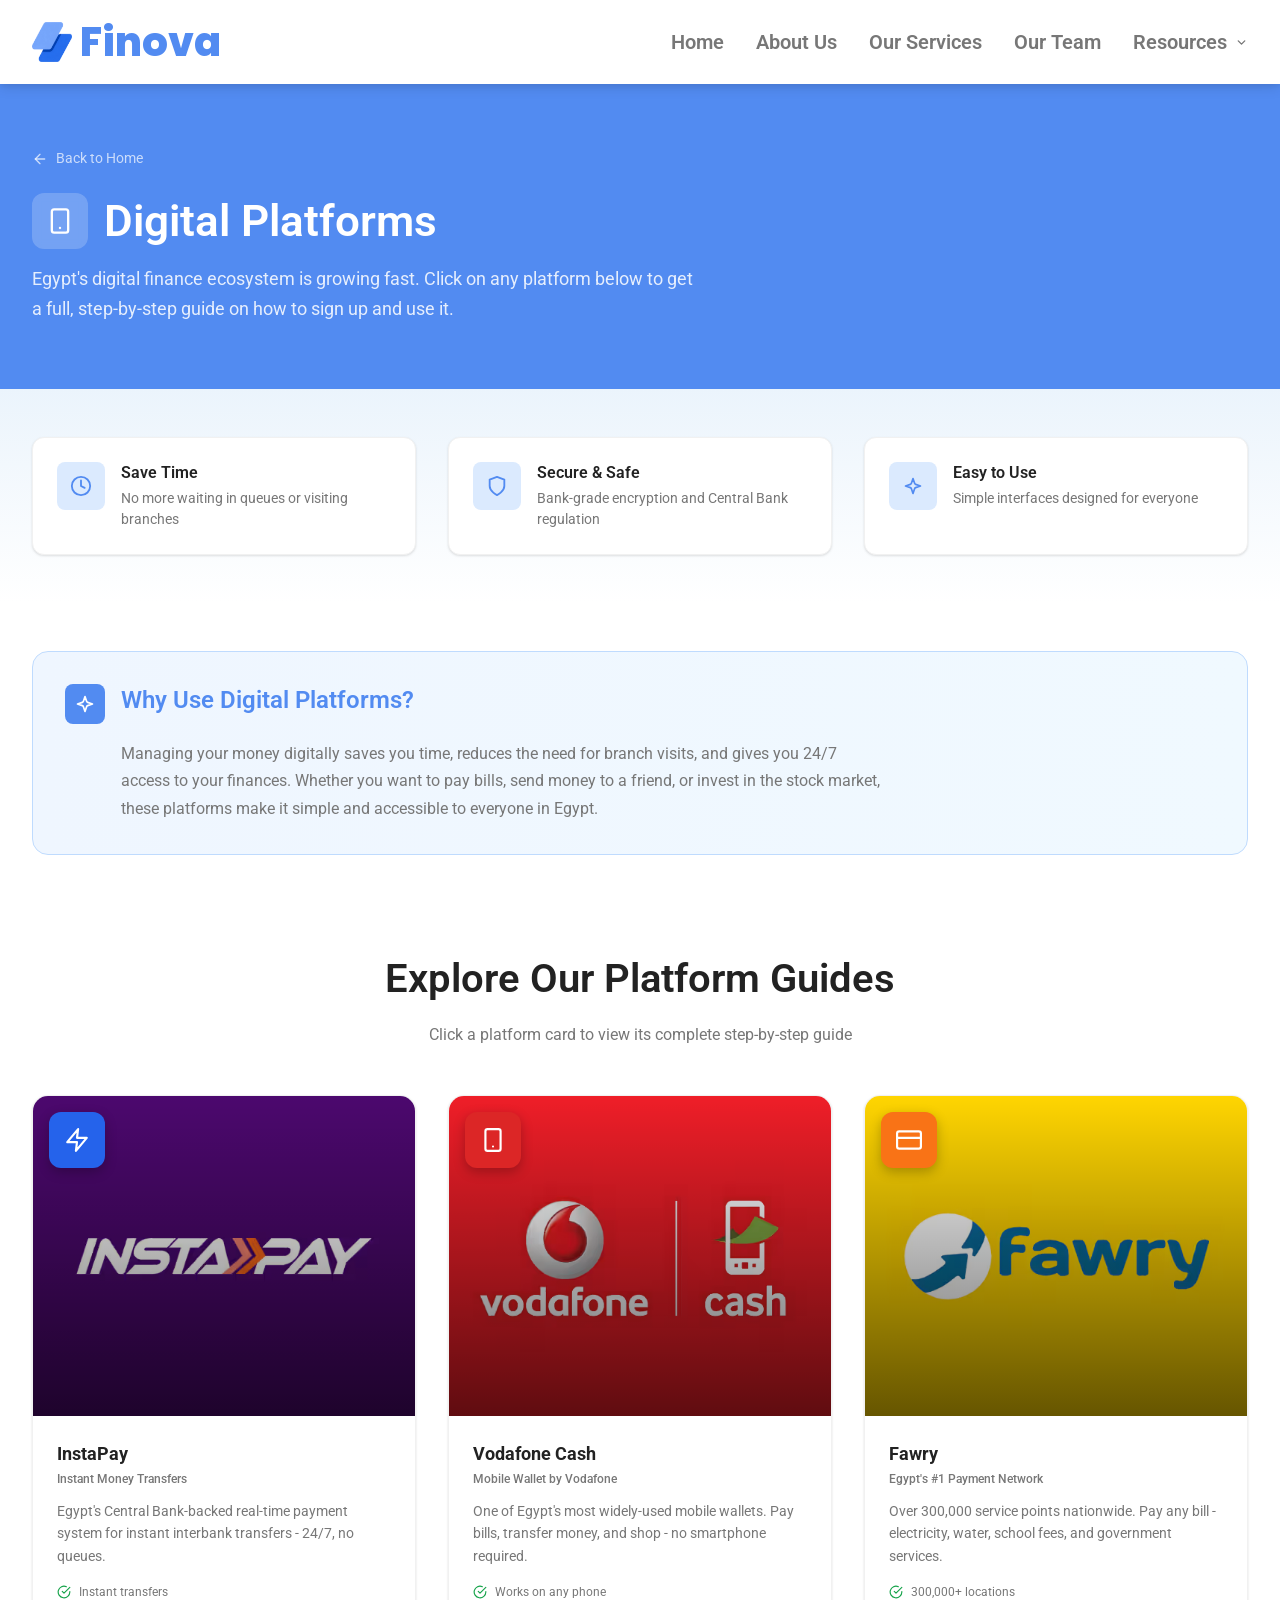
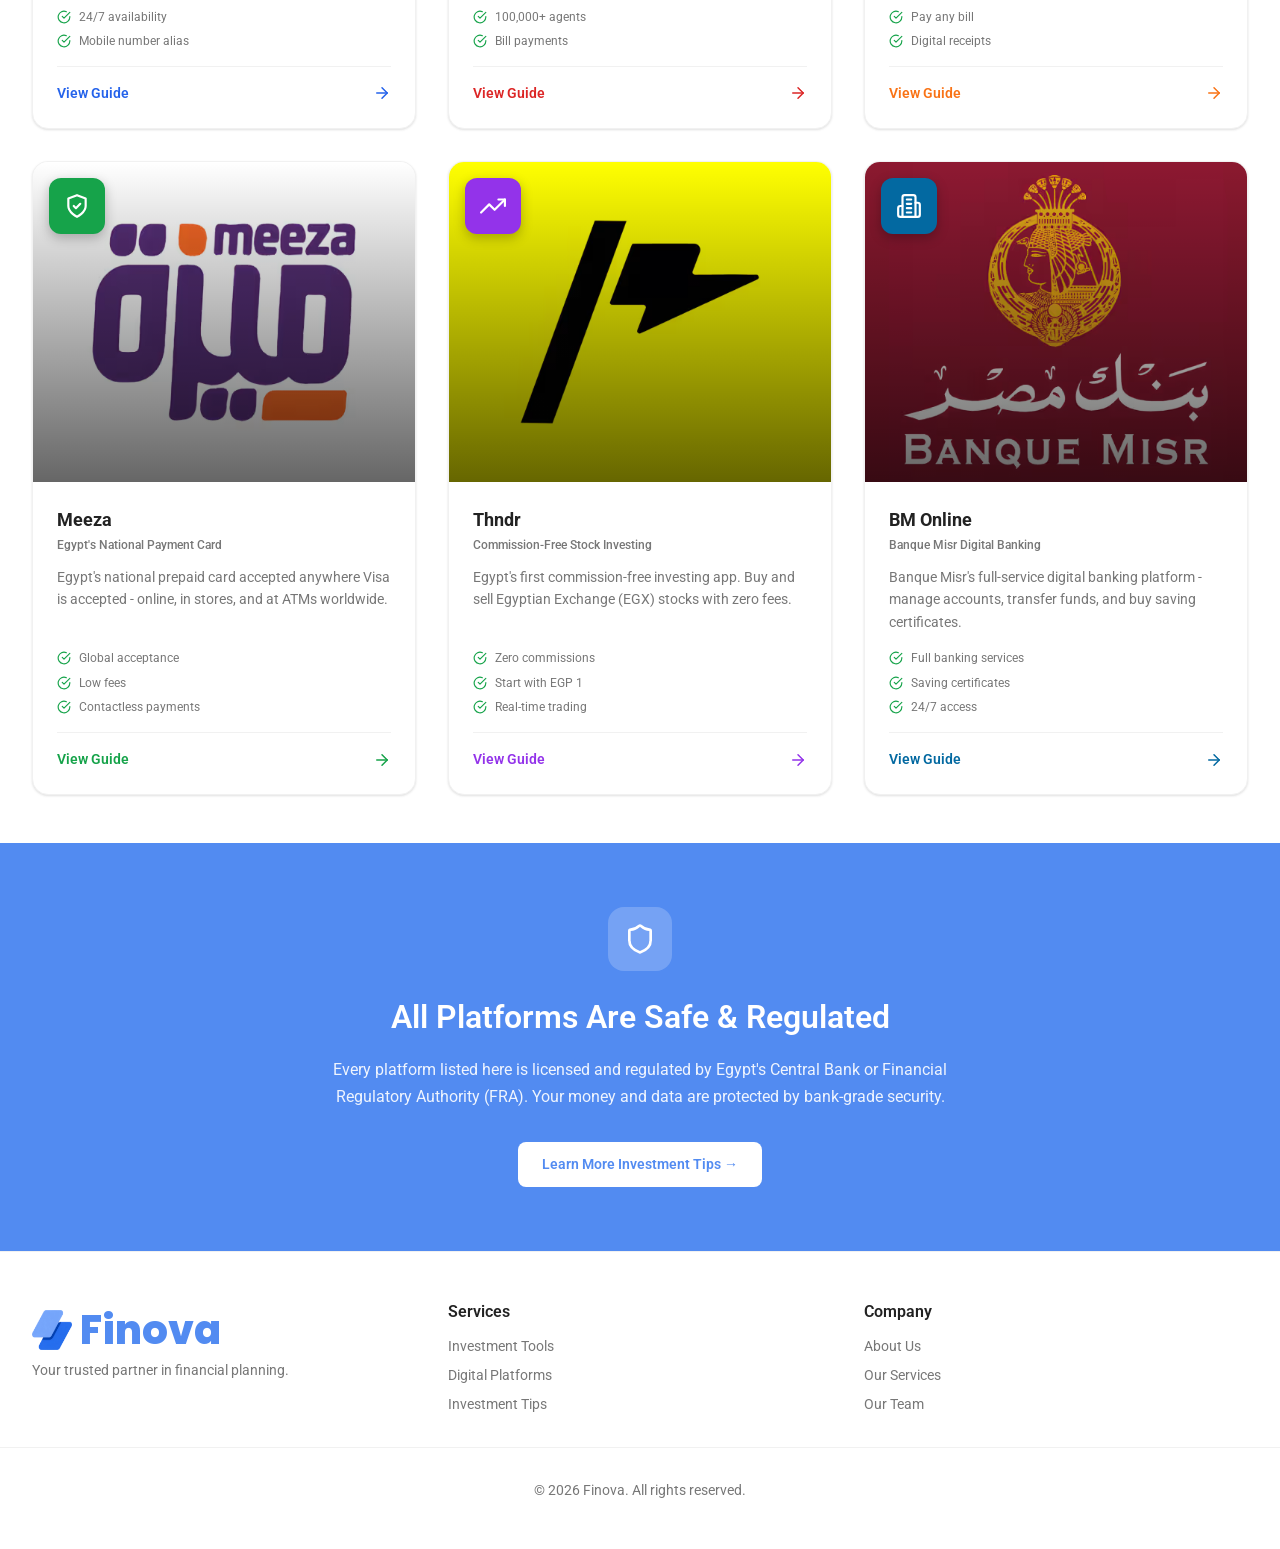
==== commit f9b047f6: "main" ====
--- a/digital-platforms.html
+++ b/digital-platforms.html
@@ -53,7 +53,7 @@
     </nav>
 
     <!-- Page Header -->
-    <div class="page-header page-header--primary">
+    <div class="page-header page-header-primary">
       <div class="container">
         <a href="./index.html" class="back-link">
           <svg
@@ -220,7 +220,7 @@
           <a href="./platforms/instapay.html" class="platform-card">
             <div class="platform-card-img">
               <img
-                src="https://images.unsplash.com/photo-1571867424488-4565932edb41?crop=entropy&cs=tinysrgb&fit=max&fm=jpg&ixid=M3w3Nzg4Nzd8MHwxfHNlYXJjaHwxfHxtb2JpbGUlMjBwYXltZW50JTIwc21hcnRwaG9uZSUyMGhhbmRzfGVufDF8fHx8MTc3Mzg4ODk4M3ww&ixlib=rb-4.1.0&q=80&w=1080"
+                src="./images/instapay.avif"
                 alt="InstaPay"
               />
               <div class="platform-card-img-overlay"></div>
@@ -324,7 +324,7 @@
           <a href="./platforms/vodafone-cash.html" class="platform-card">
             <div class="platform-card-img">
               <img
-                src="https://images.unsplash.com/photo-1728044849221-851cf8587fac?crop=entropy&cs=tinysrgb&fit=max&fm=jpg&ixid=M3w3Nzg4Nzd8MHwxfHNlYXJjaHwxfHxmaW50ZWNoJTIwcGF5bWVudCUyMHRlY2hub2xvZ3l8ZW58MXx8fHwxNzczODg4OTg1fDA&ixlib=rb-4.1.0&q=80&w=1080"
+                src="./images/vodafone-cash.avif"
                 alt="Vodafone Cash"
               />
               <div class="platform-card-img-overlay"></div>
@@ -430,7 +430,7 @@
           <a href="./platforms/fawry.html" class="platform-card">
             <div class="platform-card-img">
               <img
-                src="https://images.unsplash.com/photo-1716388163697-bfb3989d15c8?crop=entropy&cs=tinysrgb&fit=max&fm=jpg&ixid=M3w3Nzg4Nzd8MHwxfHNlYXJjaHwxfHxjb250YWN0bGVzcyUyMHBheW1lbnQlMjBjYXJkJTIwdGVybWluYWx8ZW58MXx8fHwxNzczODg4OTg0fDA&ixlib=rb-4.1.0&q=80&w=1080"
+                src="./images/fawry.avif"
                 alt="Fawry"
               />
               <div class="platform-card-img-overlay"></div>
@@ -536,7 +536,7 @@
           <a href="./platforms/meeza.html" class="platform-card">
             <div class="platform-card-img">
               <img
-                src="https://images.unsplash.com/photo-1570894808314-677b57f25e45?crop=entropy&cs=tinysrgb&fit=max&fm=jpg&ixid=M3w3Nzg4Nzd8MHwxfHNlYXJjaHwxfHxkaWdpdGFsJTIwYmFua2luZyUyMGFwcCUyMGludGVyZmFjZXxlbnwxfHx8fDE3NzM4ODg5ODR8MA&ixlib=rb-4.1.0&q=80&w=1080"
+                src="./images/meeza.avif"
                 alt="Meeza"
               />
               <div class="platform-card-img-overlay"></div>
@@ -642,7 +642,7 @@
           <a href="./platforms/thndr.html" class="platform-card">
             <div class="platform-card-img">
               <img
-                src="https://images.unsplash.com/photo-1719464521902-4dc9595b182d?crop=entropy&cs=tinysrgb&fit=max&fm=jpg&ixid=M3w3Nzg4Nzd8MHwxfHNlYXJjaHwxfHxzdG9jayUyMG1hcmtldCUyMHRyYWRpbmclMjBwaG9uZSUyMGFwcHxlbnwxfHx8fDE3NzM4ODg5ODR8MA&ixlib=rb-4.1.0&q=80&w=1080"
+                src="./images/thndr.avif"
                 alt="Thndr"
               />
               <div class="platform-card-img-overlay"></div>
@@ -747,7 +747,7 @@
           <a href="./platforms/bm-online.html" class="platform-card">
             <div class="platform-card-img">
               <img
-                src="https://images.unsplash.com/photo-1768839720841-8219c4da7436?crop=entropy&cs=tinysrgb&fit=max&fm=jpg&ixid=M3w3Nzg4Nzd8MHwxfHNlYXJjaHwxfHxvbmxpbmUlMjBiYW5raW5nJTIwc2VjdXJpdHl8ZW58MXx8fHwxNzczODM3Mjg1fDA&ixlib=rb-4.1.0&q=80&w=1080"
+                src="./images/banque-misr.avif"
                 alt="BM Online"
               />
               <div class="platform-card-img-overlay"></div>
--- a/styles.css
+++ b/styles.css
@@ -1,10 +1,9 @@
 /* Google Fonts */
-@import url('https://fonts.googleapis.com/css2?family=Roboto:ital,wght@0,100..900;1,100..900&display=swap');
+@import url('https://fonts.googleapis.com/css2?family=Poppins:ital,wght@0,100;0,200;0,300;0,400;0,500;0,600;0,700;0,800;0,900;1,100;1,200;1,300;1,400;1,500;1,600;1,700;1,800;1,900&family=Roboto:ital,wght@0,100..900;1,100..900&display=swap');
 
 /* ===================================
    CSS Custom Properties
    =================================== */
-
 :root {
   --primary: #528bf1;
   --secondary: hsl(from var(--primary) h s 95);
@@ -79,6 +78,7 @@
   color: var(--foreground);
   background: var(--background);
   min-height: 100vh;
+  min-height: 100dvh;
 }
 
 /* ===================================
@@ -114,7 +114,7 @@
    =================================== */
 
 .container {
-  max-width: 80rem;
+  max-width: 100rem;
   margin: 0 auto;
   padding: 0 1rem;
 }
@@ -139,7 +139,7 @@
   background: var(--background);
   color: var(--foreground);
   padding: 0.75rem 0;
-  position: sticky;
+  position: fixed;
   top: 0;
   left: 0;
   right: 0;
@@ -158,13 +158,20 @@
 .brand {
   display: flex;
   align-items: center;
+  font-family: 'Poppins', sans-serif;
   gap: 0.5rem;
+  font-size: 2.5rem;
+  font-weight: 800;
+  color: var(--primary);
+}
+
+.brand img {
+  width: 2.5rem;
+  height: 2.5rem;
+}
+
+.nav-links {
   font-size: 1.25rem;
-  font-weight: 800;
-  color: var(--primary);
-}
-
-.nav-links {
   display: flex;
   align-items: center;
   flex-wrap: wrap;
@@ -172,21 +179,17 @@
 }
 
 .nav-link {
+  color: var(--muted);
+  font-weight: 600;
   transition:
     text-decoration-inset 0.2s,
     color 0.2s;
   white-space: nowrap;
-  text-decoration: underline;
-  text-decoration-color: var(--primary);
-  text-underline-offset: 2px;
-  text-decoration-thickness: 2px;
-  text-decoration-inset: 200px;
 }
 
 .nav-link:hover,
 .nav-link.active {
   color: var(--primary);
-  text-decoration-inset: 0px;
 }
 
 /* ── Dropdown ── */
@@ -240,8 +243,9 @@
 .nav-dropdown-item {
   display: block;
   padding: 0.625rem 1.25rem;
-  font-size: 0.875rem;
-  color: var(--foreground);
+  color: var(--muted);
+  font-weight: 600;
+  font-size: 1rem;
   transition:
     background-color 0.15s,
     color 0.15s;
@@ -432,30 +436,35 @@
 
 .hero {
   position: relative;
-  min-height: 90vh;
-  min-height: 90dvh;
-  display: flex;
-  align-items: center;
-  overflow: hidden;
+  min-height: 100vh;
+  min-height: 100dvh;
+  display: flex;
+  align-items: center;
+  background-image: url(./images/hero2);
+  background-repeat: no-repeat;
+  background-position: center;
+  background-size: cover;
 }
 
 .hero .container {
-  display: flex;
-  align-items: center;
-  justify-content: space-between;
+  width: 100%;
+  display: flex;
+  align-items: center;
+  justify-content: start;
 }
 
 .hero-inner {
-  max-width: 32rem;
+  max-width: 40rem;
 }
 
 .hero-eyebrow {
+  color: var(--muted);
   font-size: 0.75rem;
+  font-weight: 600;
   letter-spacing: 0.12em;
   text-transform: uppercase;
   margin-bottom: 0.75rem;
   background-color: var(--secondary);
-  border: 1px solid var(--secondary);
   display: inline-block;
   padding-inline: 0.5rem;
   padding-block: 0.25rem;
@@ -463,7 +472,7 @@
 }
 
 .hero h2 {
-  font-size: 3.5rem;
+  font-size: 5rem;
   line-height: 1.1;
   font-weight: 700;
   margin-bottom: 1.5rem;
@@ -476,18 +485,19 @@
 }
 
 .hero-description {
+  color: var(--muted);
   font-size: 1.125rem;
   line-height: 1.7;
   margin-bottom: 2.5rem;
 }
 
 .hero-btn {
-  background: transparent;
-  color: var(--primary);
+  background: var(--primary);
+  color: white;
   border: 2px solid var(--primary);
   padding: 1rem 2rem;
   border-radius: 0.5rem;
-  font-size: 1rem;
+  font-size: 1.125rem;
   transition:
     background 0.2s,
     color 0.2s;
@@ -499,8 +509,8 @@
 }
 
 .hero-btn:hover {
-  background: var(--primary);
-  color: white;
+  background: transparent;
+  color: var(--primary);
 }
 
 /* ===================================
@@ -620,31 +630,56 @@
 
 .page-header {
   padding: 4rem 0;
+  margin-top: 5.25rem;
   color: white;
   position: relative;
   overflow: hidden;
 }
 
-.page-header--primary {
+.page-header .platform-img-overlay {
+  position: absolute;
+  inset: 0;
+  background: linear-gradient(to top, rgba(0, 0, 0, 0.6), rgba(0, 0, 0, 0.5));
+}
+
+.page-header-primary {
   background: var(--primary);
 }
-.page-header--blue {
+.page-header-instapay {
   background: #2563eb;
-}
-.page-header--orange {
+  background-image: url(./images/instapay.avif);
+  background-position: center;
+  background-size: contain;
+}
+.page-header-fawry {
   background: #f97316;
-}
-.page-header--red {
+  background-image: url(./images/fawry.avif);
+  background-position: center;
+  background-size: contain;
+}
+.page-header-vfcash {
   background: #dc2626;
-}
-.page-header--green {
+  background-image: url(./images/vodafone-cash.avif);
+  background-position: center;
+  background-size: contain;
+}
+.page-header-meeza {
   background: #16a34a;
-}
-.page-header--purple {
+  background-image: url(./images/meeza.avif);
+  background-position: center;
+  background-size: contain;
+}
+.page-header-thndr {
   background: #9333ea;
-}
-.page-header--sky {
+  background-image: url(./images/thndr.avif);
+  background-position: center;
+  background-size: contain;
+}
+.page-header-bm {
   background: #0369a1;
+  background-image: url(./images/banque-misr.avif);
+  background-position: center;
+  background-size: contain;
 }
 
 .page-header .container {
@@ -724,15 +759,19 @@
 .section {
   padding: 5rem 0;
 }
+
 .section--sm {
   padding: 3rem 0;
 }
+
 .section--secondary {
   background: var(--secondary);
 }
+
 .section--muted {
   background: var(--muted);
 }
+
 .section--white {
   background: white;
 }
@@ -791,6 +830,7 @@
     grid-template-columns: repeat(2, 1fr);
   }
 }
+
 @media (min-width: 1024px) {
   .grid-md2-lg3 {
     grid-template-columns: repeat(3, 1fr);
@@ -821,6 +861,7 @@
   color: white;
   border-color: var(--primary);
 }
+
 .btn-primary:hover {
   background: #3a80d2;
   border-color: #3a80d2;
@@ -860,6 +901,7 @@
   gap: 0.5rem;
   cursor: pointer;
 }
+
 .btn-outline-white:hover {
   background: rgba(255, 255, 255, 0.12);
 }
@@ -1219,7 +1261,8 @@
 
 .platform-card-img {
   position: relative;
-  height: 12rem;
+  aspect-ratio: 1/1;
+  height: 20rem;
   overflow: hidden;
   background: #f1f5f9;
 }
@@ -1235,7 +1278,7 @@
   transform: scale(1.1);
 }
 
-.platform-card-img-overlay {
+.platform-card .platform-card-img-overlay {
   position: absolute;
   inset: 0;
   background: linear-gradient(to top, rgba(0, 0, 0, 0.6), transparent);
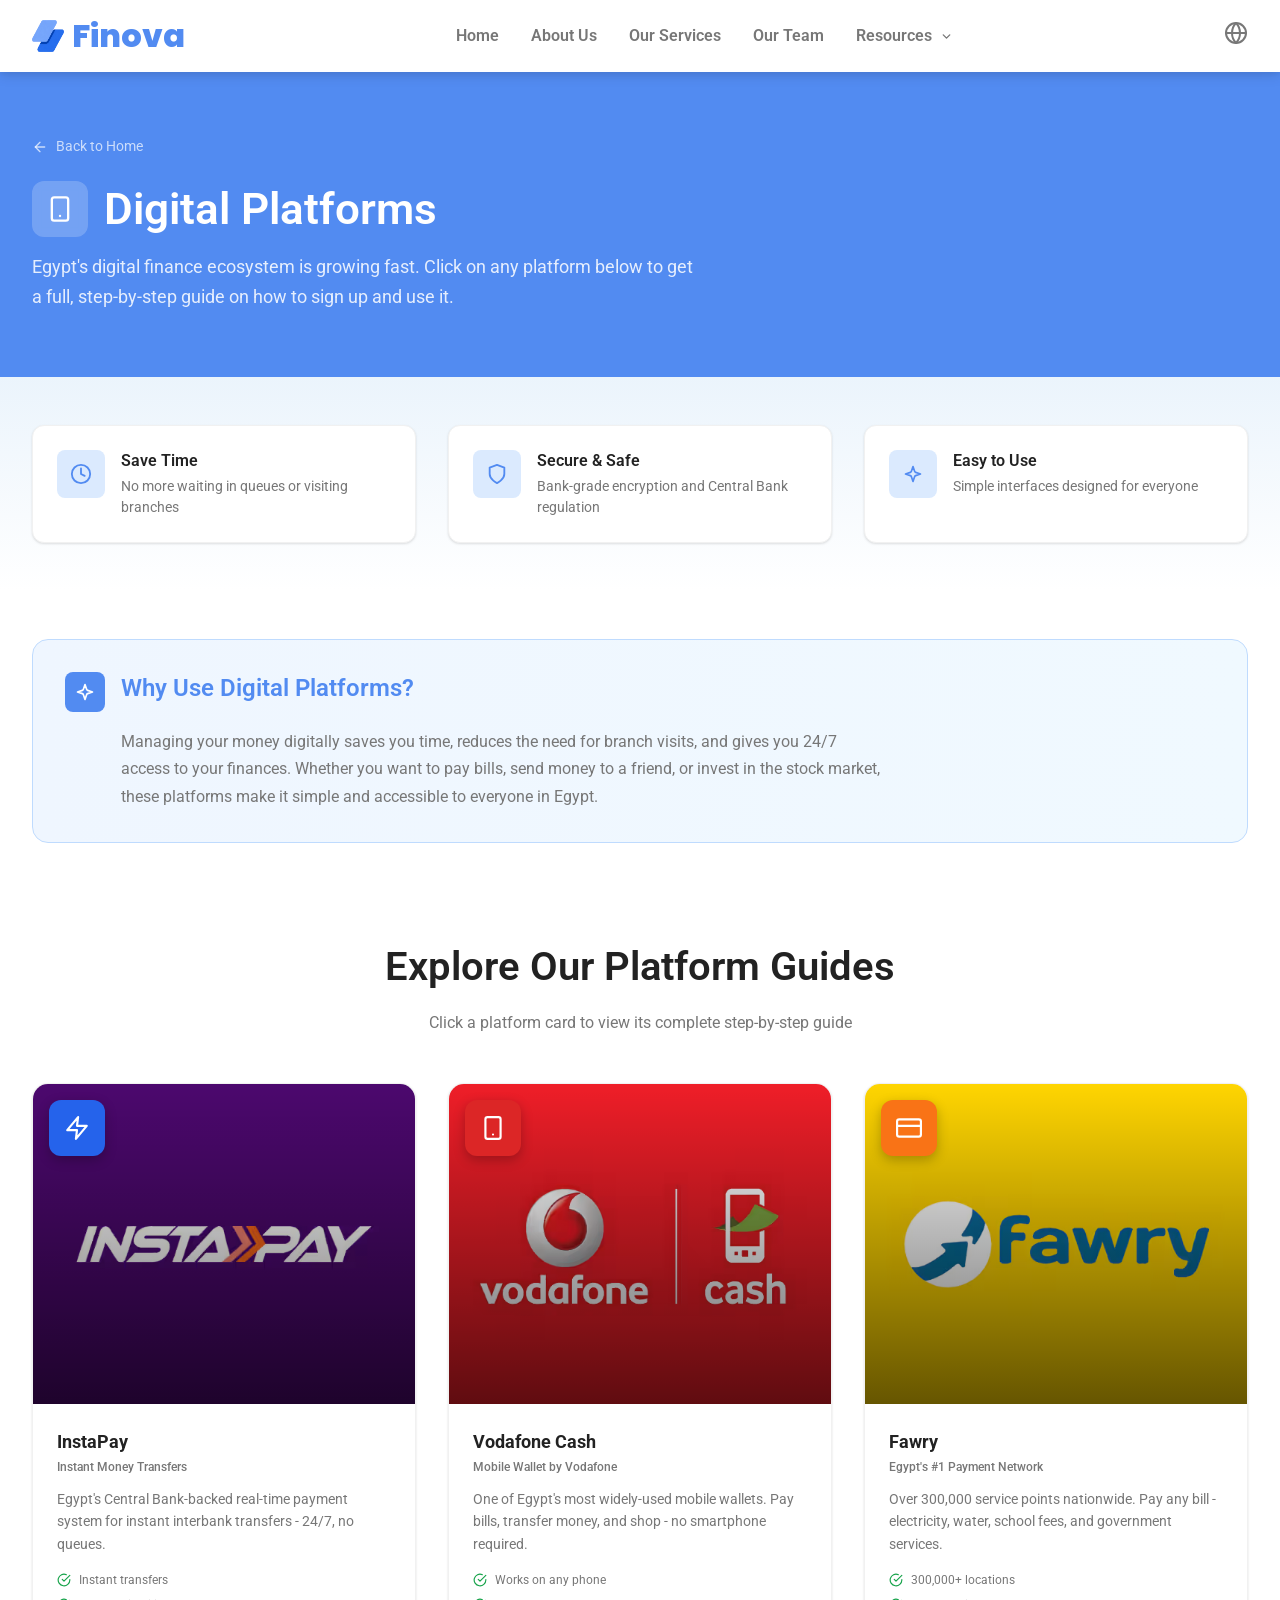
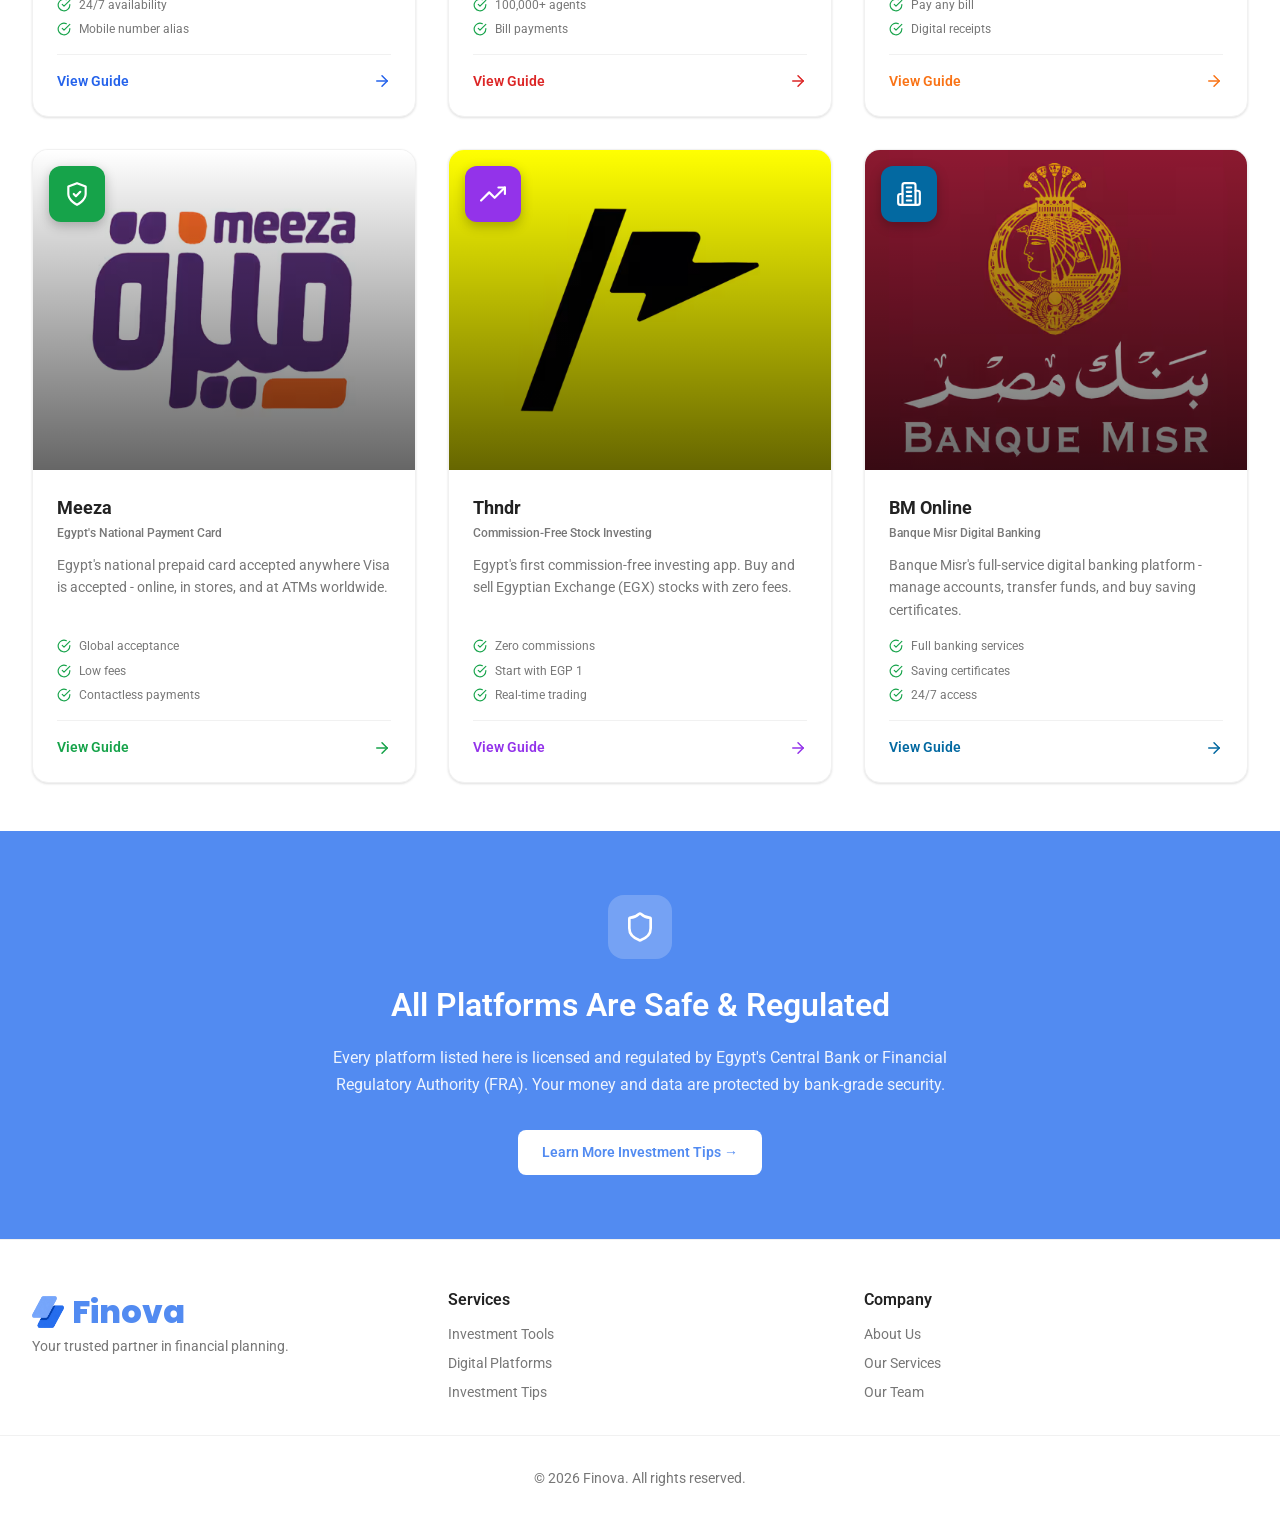
==== commit 286a78c1: "main" ====
--- a/digital-platforms.html
+++ b/digital-platforms.html
@@ -49,6 +49,24 @@
             </div>
           </div>
         </div>
+        <button class="nav-globe-btn">
+          <svg
+            xmlns="http://www.w3.org/2000/svg"
+            width="24"
+            height="24"
+            viewBox="0 0 24 24"
+            fill="none"
+            stroke="currentColor"
+            stroke-width="2"
+            stroke-linecap="round"
+            stroke-linejoin="round"
+            class="lucide lucide-globe-icon lucide-globe"
+          >
+            <circle cx="12" cy="12" r="10" />
+            <path d="M12 2a14.5 14.5 0 0 0 0 20 14.5 14.5 0 0 0 0-20" />
+            <path d="M2 12h20" />
+          </svg>
+        </button>
       </div>
     </nav>
 
@@ -219,10 +237,7 @@
           <!-- InstaPay -->
           <a href="./platforms/instapay.html" class="platform-card">
             <div class="platform-card-img">
-              <img
-                src="./images/instapay.avif"
-                alt="InstaPay"
-              />
+              <img src="./images/instapay.avif" alt="InstaPay" />
               <div class="platform-card-img-overlay"></div>
               <div class="platform-card-badge bg-blue-600">
                 <svg
@@ -323,10 +338,7 @@
           <!-- Vodafone Cash -->
           <a href="./platforms/vodafone-cash.html" class="platform-card">
             <div class="platform-card-img">
-              <img
-                src="./images/vodafone-cash.avif"
-                alt="Vodafone Cash"
-              />
+              <img src="./images/vodafone-cash.avif" alt="Vodafone Cash" />
               <div class="platform-card-img-overlay"></div>
               <div class="platform-card-badge bg-red-600">
                 <svg
@@ -429,10 +441,7 @@
           <!-- Fawry -->
           <a href="./platforms/fawry.html" class="platform-card">
             <div class="platform-card-img">
-              <img
-                src="./images/fawry.avif"
-                alt="Fawry"
-              />
+              <img src="./images/fawry.avif" alt="Fawry" />
               <div class="platform-card-img-overlay"></div>
               <div class="platform-card-badge bg-orange-500">
                 <svg
@@ -535,10 +544,7 @@
           <!-- Meeza -->
           <a href="./platforms/meeza.html" class="platform-card">
             <div class="platform-card-img">
-              <img
-                src="./images/meeza.avif"
-                alt="Meeza"
-              />
+              <img src="./images/meeza.avif" alt="Meeza" />
               <div class="platform-card-img-overlay"></div>
               <div class="platform-card-badge bg-green-600">
                 <svg
@@ -641,10 +647,7 @@
           <!-- Thndr -->
           <a href="./platforms/thndr.html" class="platform-card">
             <div class="platform-card-img">
-              <img
-                src="./images/thndr.avif"
-                alt="Thndr"
-              />
+              <img src="./images/thndr.avif" alt="Thndr" />
               <div class="platform-card-img-overlay"></div>
               <div class="platform-card-badge bg-purple-600">
                 <svg
@@ -746,10 +749,7 @@
           <!-- BM Online -->
           <a href="./platforms/bm-online.html" class="platform-card">
             <div class="platform-card-img">
-              <img
-                src="./images/banque-misr.avif"
-                alt="BM Online"
-              />
+              <img src="./images/banque-misr.avif" alt="BM Online" />
               <div class="platform-card-img-overlay"></div>
               <div class="platform-card-badge bg-sky-700">
                 <svg
--- a/styles.css
+++ b/styles.css
@@ -160,18 +160,17 @@
   align-items: center;
   font-family: 'Poppins', sans-serif;
   gap: 0.5rem;
-  font-size: 2.5rem;
+  font-size: 2rem;
   font-weight: 800;
   color: var(--primary);
 }
 
 .brand img {
-  width: 2.5rem;
-  height: 2.5rem;
+  width: 2rem;
+  height: 2rem;
 }
 
 .nav-links {
-  font-size: 1.25rem;
   display: flex;
   align-items: center;
   flex-wrap: wrap;
@@ -190,6 +189,20 @@
 .nav-link:hover,
 .nav-link.active {
   color: var(--primary);
+}
+
+.nav-globe-btn {
+  color: var(--muted);
+}
+
+.nav-globe-btn:hover {
+  color: var(--primary);
+}
+
+@media (max-width: 767px) {
+  .nav-globe-btn {
+    display: none;
+  }
 }
 
 /* ── Dropdown ── */
@@ -245,7 +258,7 @@
   padding: 0.625rem 1.25rem;
   color: var(--muted);
   font-weight: 600;
-  font-size: 1rem;
+  font-size: 0.825rem;
   transition:
     background-color 0.15s,
     color 0.15s;
@@ -270,11 +283,15 @@
   display: block;
   width: 100%;
   height: 2px;
-  background: var(--foreground);
+  background: var(--muted);
   border-radius: 2px;
   transition:
     transform 0.2s,
     opacity 0.2s;
+}
+
+.nav-toggle:hover span {
+  background: var(--primary);
 }
 
 .nav-toggle.open span:nth-child(1) {
@@ -440,7 +457,7 @@
   min-height: 100dvh;
   display: flex;
   align-items: center;
-  background-image: url(./images/hero2);
+  background-image: url(./images/hero.avif);
   background-repeat: no-repeat;
   background-position: center;
   background-size: cover;
@@ -472,7 +489,7 @@
 }
 
 .hero h2 {
-  font-size: 5rem;
+  font-size: 4rem;
   line-height: 1.1;
   font-weight: 700;
   margin-bottom: 1.5rem;
@@ -630,7 +647,7 @@
 
 .page-header {
   padding: 4rem 0;
-  margin-top: 5.25rem;
+  margin-top: 4.5rem;
   color: white;
   position: relative;
   overflow: hidden;
@@ -639,45 +656,52 @@
 .page-header .platform-img-overlay {
   position: absolute;
   inset: 0;
-  background: linear-gradient(to top, rgba(0, 0, 0, 0.6), rgba(0, 0, 0, 0.5));
+  background: linear-gradient(to top, rgba(0, 0, 0, 0.6), rgba(0, 0, 0, 0.4));
 }
 
 .page-header-primary {
   background: var(--primary);
 }
 .page-header-instapay {
-  background: #2563eb;
-  background-image: url(./images/instapay.avif);
+  background: #4c086e;
+  background:
+    linear-gradient(to right, #4c086e 30%, transparent 35%, transparent 65%, #4c086e 70%), url(./images/instapay.avif);
   background-position: center;
   background-size: contain;
 }
 .page-header-fawry {
-  background: #f97316;
-  background-image: url(./images/fawry.avif);
+  background: #ffd501;
+  background:
+    linear-gradient(to right, #ffd501 30%, transparent 35%, transparent 65%, #ffd501 70%), url(./images/fawry.avif);
   background-position: center;
   background-size: contain;
 }
 .page-header-vfcash {
-  background: #dc2626;
-  background-image: url(./images/vodafone-cash.avif);
+  background: #ef1e28;
+  background:
+    linear-gradient(to right, #ef1e28 30%, transparent 35%, transparent 65%, #ef1e28 70%),
+    url(./images/vodafone-cash.avif);
   background-position: center;
   background-size: contain;
 }
 .page-header-meeza {
-  background: #16a34a;
-  background-image: url(./images/meeza.avif);
+  background: #fff;
+  background: linear-gradient(to right, #fff 30%, transparent 35%, transparent 65%, #fff 70%), url(./images/meeza.avif);
   background-position: center;
   background-size: contain;
 }
 .page-header-thndr {
-  background: #9333ea;
-  background-image: url(./images/thndr.avif);
+  background: #ffff01;
+  background:
+    linear-gradient(to right, #ffff01 30%, transparent 35%, transparent 65%, #ffff01 70%), url(./images/thndr.avif);
   background-position: center;
   background-size: contain;
 }
 .page-header-bm {
-  background: #0369a1;
-  background-image: url(./images/banque-misr.avif);
+  background: #8b192f;
+  background:
+    linear-gradient(to right, #8b192f 30%, transparent 35%, transparent 65%, #8b192f 70%),
+    url(./images/banque-misr.avif);
   background-position: center;
   background-size: contain;
 }
